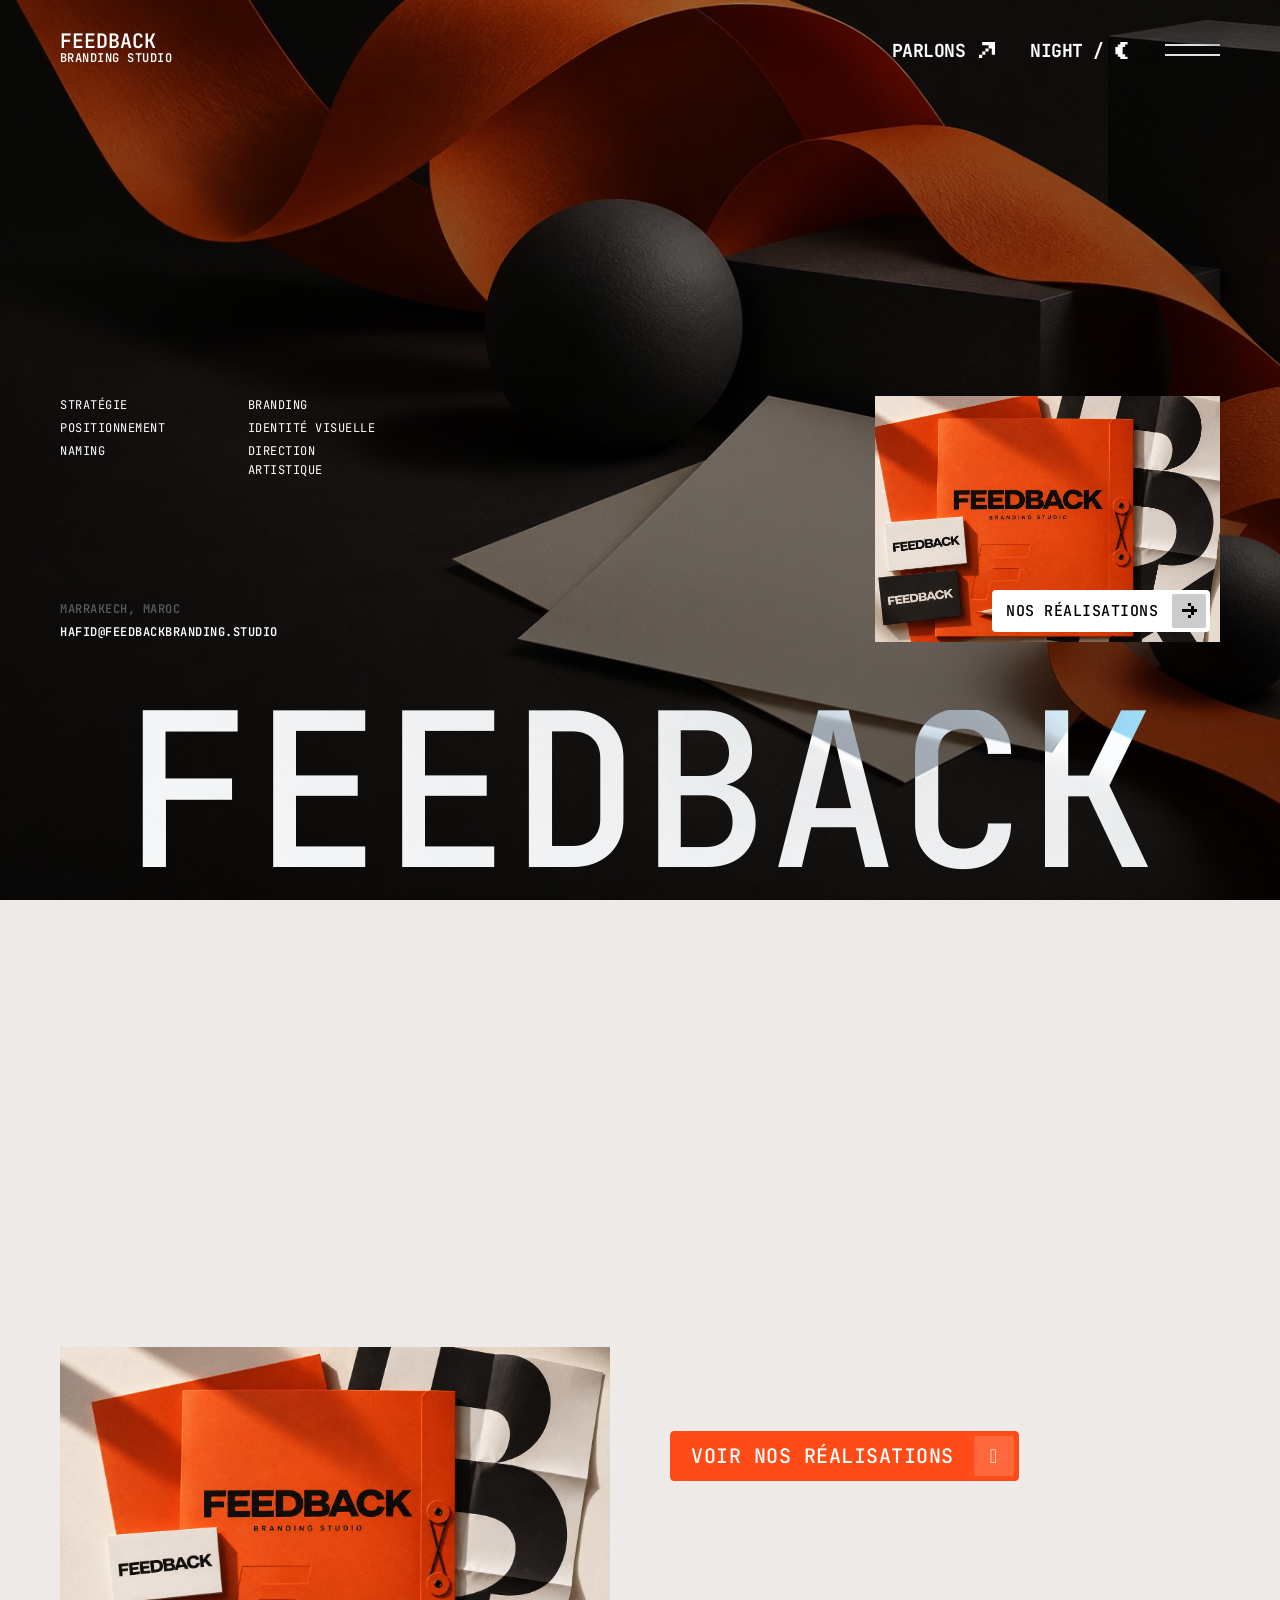
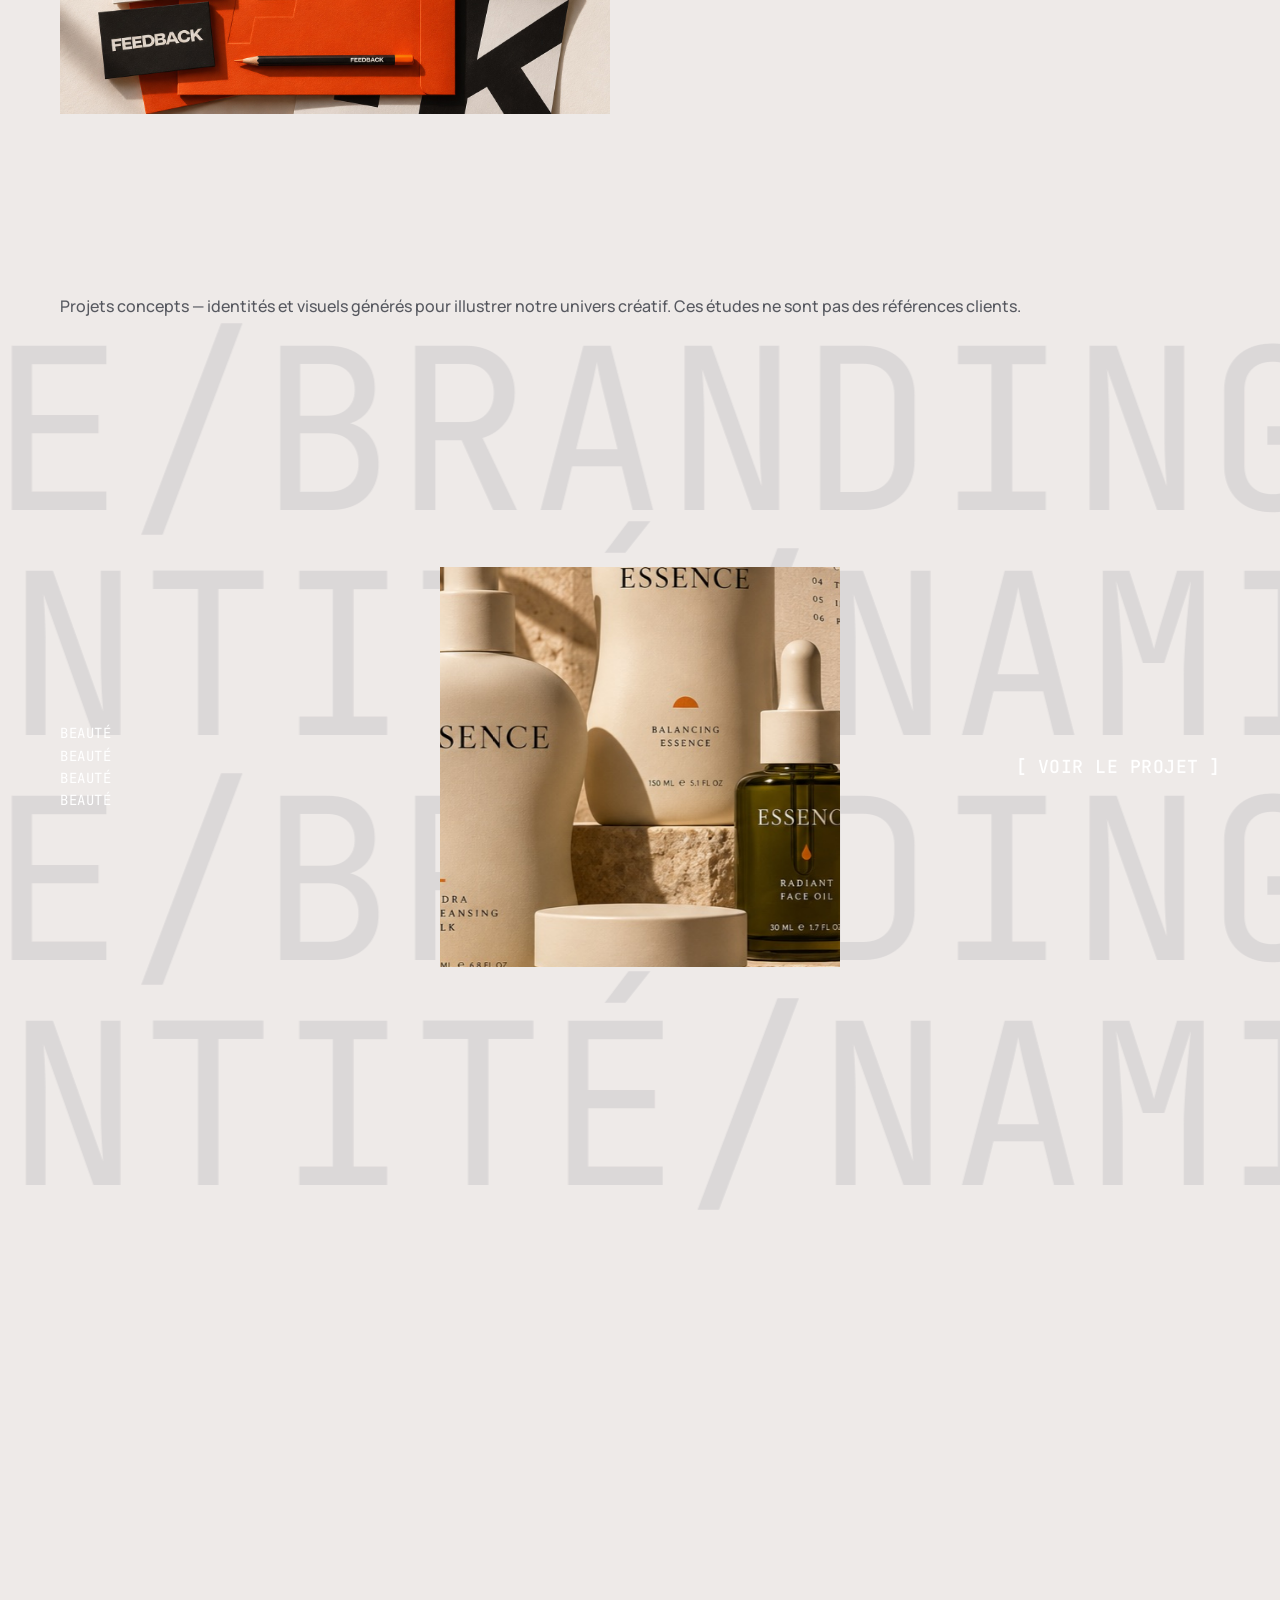
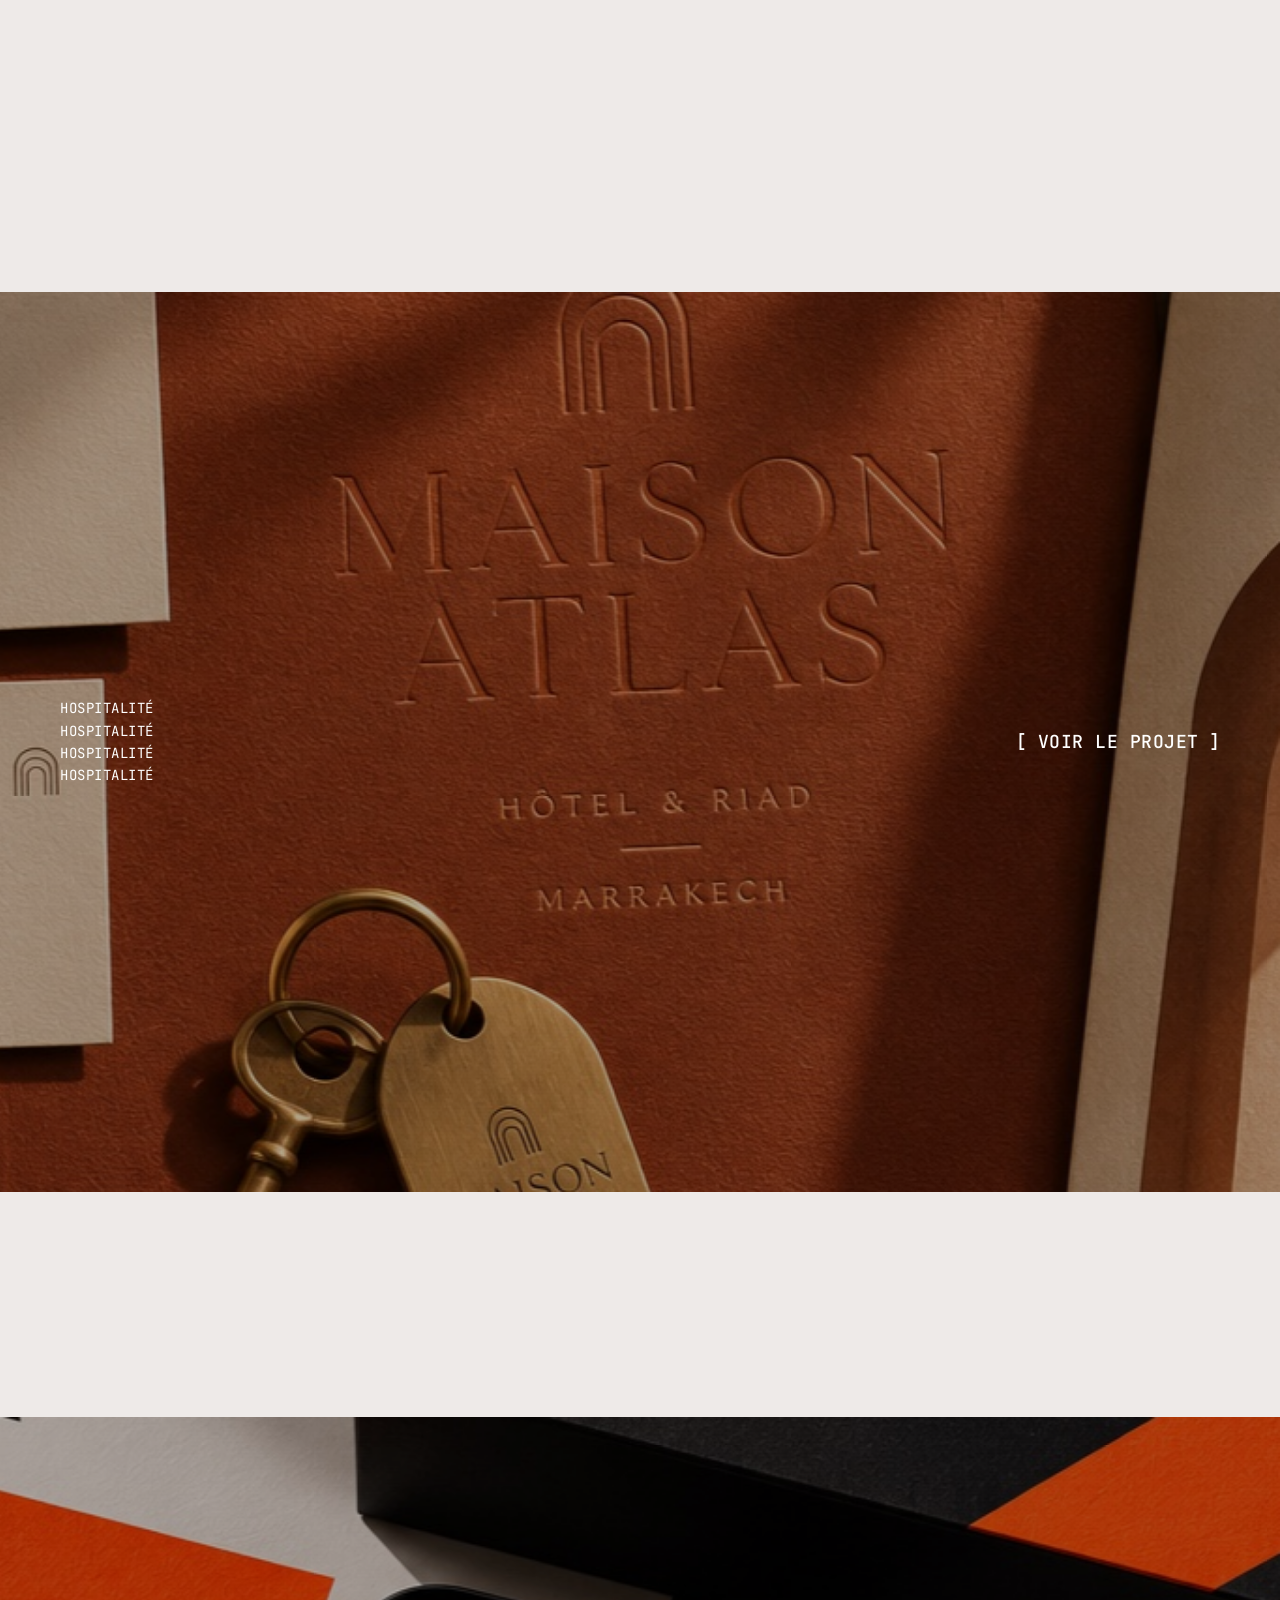
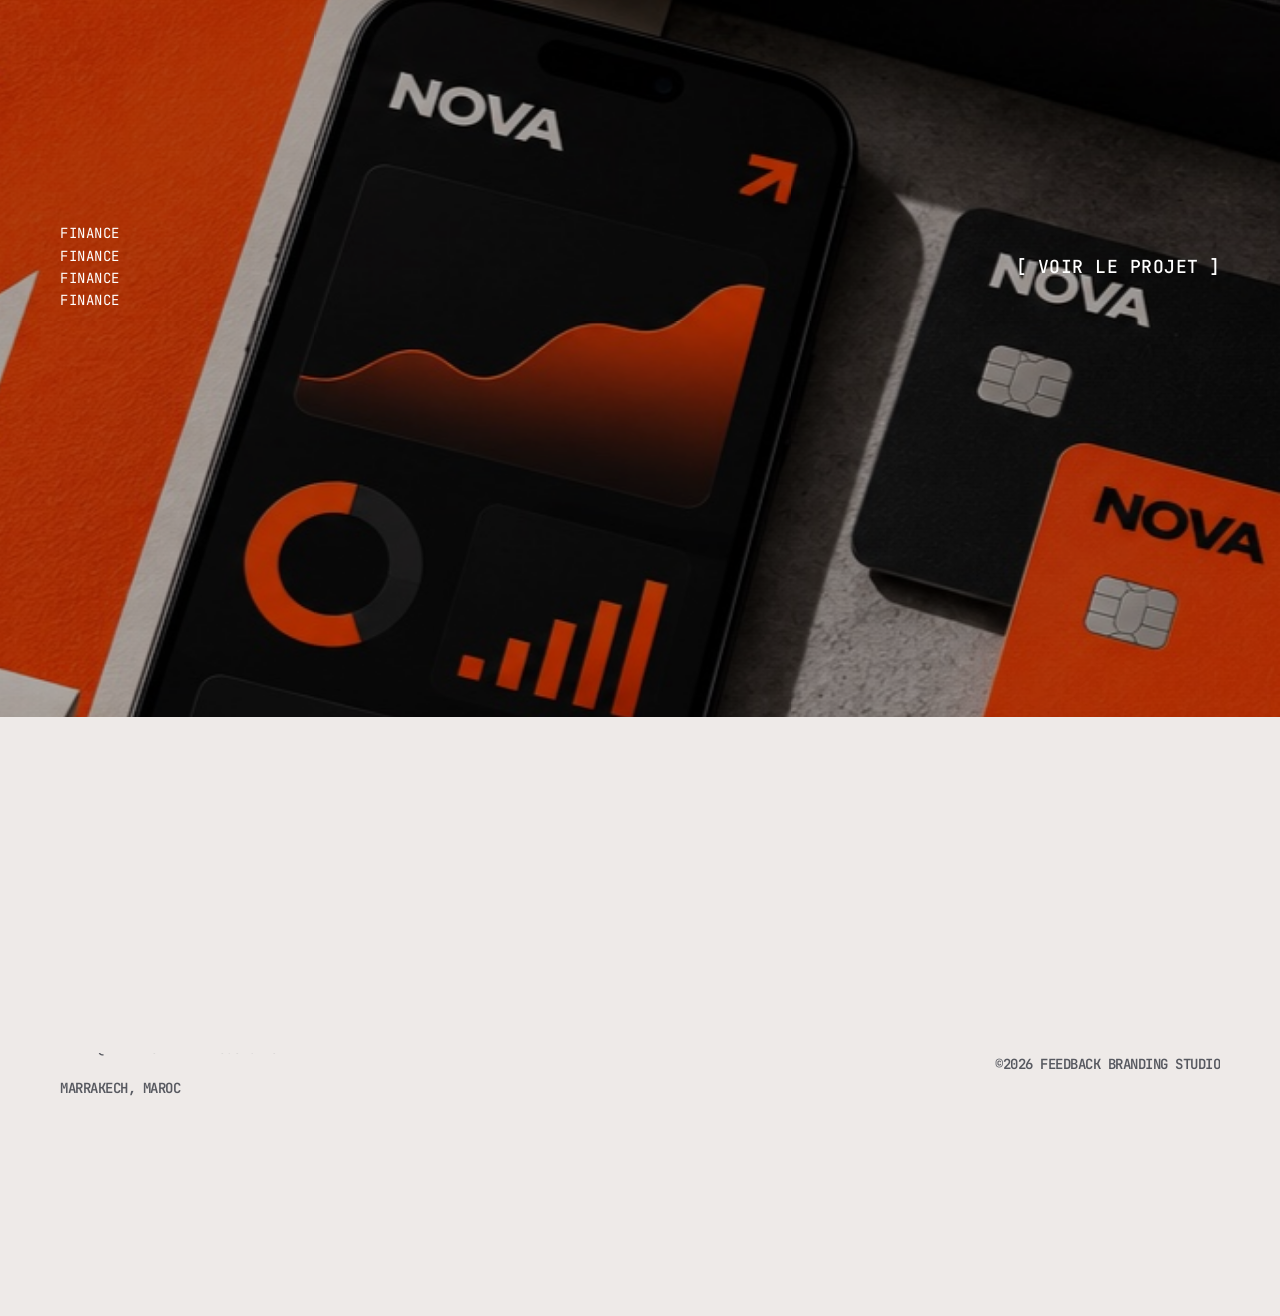
==== index.html @ 2ebac4f5 "Build Feedback Branding Studio website" ====
<!DOCTYPE html>
<html lang="fr" dir="ltr">

  <head>
    <meta charset="UTF-8">

    <!-- Page Title -->
    <title>Feedback Branding Studio — Marrakech</title>

    <!-- Meta Tags -->
    
    
    

    <!-- Viewport Meta-->
    <meta http-equiv="X-UA-Compatible" content="IE=edge">
    <meta name="viewport" content="width=device-width, initial-scale=1.0, viewport-fit=cover">

    <!-- Branding Studio Favicon & Icons Start -->
    <link rel="icon" href="img/favicon/favicon.ico" sizes="any">
    <link rel="icon" href="img/favicon/icon.svg" type="image/svg+xml"> 
    <link rel="apple-touch-icon" href="img/favicon/apple-touch-icon.png">
    <link rel="manifest" href="img/favicon/manifest.webmanifest">
    <!-- Branding Studio Favicon & Icons End -->

    <!-- Facebook Metadata Start -->
    
    
    
    
    
    
    <!-- Facebook Metadata End -->

    <!-- Branding Studio Styles Start -->
    <link rel="stylesheet" type="text/css" href="css/loader.css">
    <link rel="stylesheet" type="text/css" href="css/plugins.css">
    <link rel="stylesheet" type="text/css" href="css/main.css">
    <!-- Branding Studio Styles End -->

    <!-- Custom Browser Color Start -->
    <meta name="theme-color" media="(prefers-color-scheme: light)" content="#EEEAE8">
    <meta name="theme-color" media="(prefers-color-scheme: dark)" content="#0f0f0f">
    <meta name="msapplication-navbutton-color" content="#0f0f0f">
    <meta name="mobile-web-app-capable" content="yes">
    <meta name="apple-mobile-web-app-status-bar-style" content="black-translucent">
    <!-- Custom Browser Color End -->
  <meta name="description" content="Feedback est un studio de branding basé à Marrakech. Nous travaillons avec des entreprises qui veulent compter."><link rel="stylesheet" href="css/feedback.css?v=new-hero-5"><link rel="preload" as="image" href="img/generated/hero-abstract-no-text.jpg"></head>

  <body>

    <!-- Loader Start -->
    <div class="mxd-page-transition"></div>
    <div class="mxd-loader">
      <div class="mxd-loader__top">
        <span>Feedback Branding Studio</span>
      </div>
      <div class="mxd-loader__images">
        <img src="img/generated/feedback-thumb.jpg" alt="Concept de papeterie FEEDBACK : identité noire, blanche et orange.">
        <img src="img/generated/cosmetics-thumb.jpg" alt="Concept ESSENCE : packaging de cosmétiques naturels et identité visuelle.">
        <img src="img/generated/hospitality-thumb.jpg" alt="Concept MAISON ATLAS : papeterie et identité pour une marque hôtelière.">
        <img src="img/generated/fintech-thumb.jpg" alt="Concept NOVA : identité fintech, cartes et interface mobile.">
        <img src="img/generated/studio-thumb.jpg" alt="Ambiance créative illustrative : recherches graphiques, matières et nuancier orange.">
        <img src="img/generated/feedback-thumb.jpg" alt="Concept de papeterie FEEDBACK : identité noire, blanche et orange.">
        <img src="img/generated/cosmetics-thumb.jpg" alt="Concept ESSENCE : packaging de cosmétiques naturels et identité visuelle.">
      </div>
      <div class="mxd-loader__bottom">
        <div class="mxd-loader__count">
          <span class="count__text">0</span>
          <span class="count__percent">%</span>
        </div>
        <span class="mxd-loader__caption">Chargement</span>
      </div>
    </div>
    <!-- Loader End -->

    <!-- Menu Hamburger Start -->
    <div class="mxd-menu__contain loading-fade">
      <div class="mxd-menu__toggle">
        <a href="#0" class="mxd-menu__hamburger" aria-label="Menu">
          <div class="hamburger__line"></div>
          <div class="hamburger__line"></div>
        </a>
      </div>
    </div>
    <!-- Menu Hamburger End -->

    <!-- Navigation Start -->
    <nav class="mxd-menu">
      <div class="mxd-menu__backdrop"></div>

      <!-- Menu Overlay Start -->
      <div class="mxd-menu__overlay">
        <div class="mxd-menu__content" data-lenis-prevent>

          <!-- Menu Logo Start -->
          <div class="mxd-menu__logo">
            <a href="index.html" class="menu-logo">
              <!-- logo icon -->
              
              <!-- logo text -->
              <div class="menu-logo__text"><span class="mxd-scramble">Feedback</span><span class="mxd-scramble">Branding Studio</span></div>
            </a>
          </div>
          <!-- Menu Logo End -->

          <!-- Menu Media Start -->
          <div class="mxd-menu__media">
            <div class="menu-media__wrapper">
              <!-- <img src="img/generated/feedback-900x1280.jpg" alt="Concept de papeterie FEEDBACK : identité noire, blanche et orange." loading="lazy" decoding="async"> -->
              <video preload="auto" autoplay muted loop playsinline poster="img/generated/feedback-900x1280.jpg">
                <source type="video/mp4" src="video/900x1280.mp4">
                <source type="video/webm" src="video/900x1280.webm">
              </video>
            </div>
          </div>
          <!-- Menu Media End -->

          <div class="mxd-menu__navigation"><div class="mxd-menu__inner"><div class="mxd-menu__caption"><p>Des marques dont on se souvient.<br>Marrakech, Maroc.</p></div><div class="mxd-menu__left"><div class="main-menu"><div class="main-menu__content"><ul id="main-menu" class="main-menu__accordion"><li class="main-menu__item"><div class="main-menu__divider divider-top"></div><a class="main-menu__link" href="index.html" aria-current="page"><span class="main-menu__number">/ 01</span><span class="main-menu__caption">Home</span></a></li><li class="main-menu__item"><div class="main-menu__divider divider-top"></div><a class="main-menu__link" href="work.html"><span class="main-menu__number">/ 02</span><span class="main-menu__caption">Work</span></a></li><li class="main-menu__item"><div class="main-menu__divider divider-top"></div><a class="main-menu__link" href="studio.html"><span class="main-menu__number">/ 03</span><span class="main-menu__caption">Studio</span></a></li><li class="main-menu__item"><div class="main-menu__divider divider-top"></div><a class="main-menu__link" href="contact.html"><span class="main-menu__number">/ 04</span><span class="main-menu__caption">Contact</span></a></li></ul></div></div></div><div class="mxd-menu__data"><p class="menu-data__text"><a href="mailto:Hafid@FeedbackBranding.Studio">Hafid@FeedbackBranding.Studio</a></p></div></div></div>

        </div>
      </div>
      <!-- Menu Overlay End -->

    </nav>
    <!-- Navigation End -->

    <!-- Header Start -->
    <header id="header" class="mxd-header mxd-header-permanent">
      <!-- header logo -->
      <div class="mxd-header__logo loading-fade">
        <a class="mxd-logo" href="index.html">
          <!-- logo icon -->
          
          <!-- logo text -->
          <div class="mxd-logo__text"><span class="mxd-scramble">Feedback</span><span class="mxd-scramble">Branding Studio</span></div>
        </a>
      </div>
      <!-- header controls -->
      <div class="mxd-header__controls loading-fade">
        <a class="btn mxd-header__link slide-right-up" href="contact.html" aria-label="Parlons">
          <span class="btn-caption mxd-scramble">Parlons</span>
          <i>
            <svg xmlns="http://www.w3.org/2000/svg" version="1.1" viewbox="0 0 18 18">
              <path d="M18,0v14.4h-3.6v-7.2h-3.6v-3.6H3.6V0h14.4ZM7.2,10.8h3.6v-3.6h-3.6s0,3.6,0,3.6ZM3.6,14.4h3.6v-3.6h-3.6v3.6ZM0,18h3.6v-3.6H0v3.6Z"></path>
            </svg>
          </i>
          <!-- Phosphor icon -->
          <!-- <i class="ph-bold ph-arrow-up-right"></i> -->
        </a>
        <button id="color-switcher" class="btn mxd-color-switcher permanent" type="button" role="switch" aria-label="light/dark mode" aria-checked="true"></button>
      </div>
    </header>
    <!-- Header End -->

    <!-- Page Content Start --><main id="mxd-page-content" class="mxd-page-content"><!-- Blur Effect Start -->
      <div class="blur-container">
        <div class="blur-layer blur-1"></div>
        <div class="blur-layer blur-2"></div>
        <div class="blur-layer blur-3"></div>
        <div class="blur-layer blur-4"></div>
        <div class="blur-layer blur-5"></div>
        <div class="blur-layer blur-6"></div>
        <div class="blur-layer blur-7"></div>
        <div class="blur-layer blur-8"></div>
      </div>
      <!-- Blur Effect End --><!-- Hero Section Start -->
      <div class="mxd-section pinned-section mxd-hero-section no-padding mxd-hero-fullheight-desktop loading-wrap">
        <div class="pinned-section__inner">
          <div class="mxd-hero-01">
          <div class="mxd-hero-01__cover"></div>
          <div class="mxd-hero-01__wrap">
            <!-- top group -->
            <div class="mxd-hero-01__top">
              <div class="mxd-hero-01__data-wrap">
                <div class="mxd-hero-01__data-tags"><div class="tags-column"><ul><li class="loading-item"><span class="tag tag-s-mobile tag-permanent mxd-scramble">Stratégie</span></li><li class="loading-item"><span class="tag tag-s-mobile tag-permanent mxd-scramble">Positionnement</span></li><li class="loading-item"><span class="tag tag-s-mobile tag-permanent mxd-scramble">Naming</span></li></ul></div><div class="tags-column"><ul><li class="loading-item"><span class="tag tag-s-mobile tag-permanent mxd-scramble">Branding</span></li><li class="loading-item"><span class="tag tag-s-mobile tag-permanent mxd-scramble">Identité visuelle</span></li><li class="loading-item"><span class="tag tag-s-mobile tag-permanent mxd-scramble">Direction artistique</span></li></ul></div></div>
                <div class="mxd-hero-01__data-contact"><ul><li class="loading-item"><span class="tag tag-s-mobile">Marrakech, Maroc</span></li><li class="loading-item"><a class="tag tag-s-mobile" href="mailto:Hafid@FeedbackBranding.Studio">Hafid@FeedbackBranding.Studio</a></li></ul></div>
              </div>
              <div class="mxd-hero-01__video-wrap loading-fade">
                <!-- <img src="img/generated/feedback-1000x750.jpg" alt="Concept de papeterie FEEDBACK : identité noire, blanche et orange." loading="lazy" decoding="async"> -->
                <img class="mxd-hero-01__image" src="img/generated/feedback-360x225.jpg" alt="Papeterie Feedback Branding Studio, noire, blanche et orange" width="1536" height="960" fetchpriority="high" decoding="async">
                <div class="mxd-hero-01__video-btn">
                  <a class="btn btn-default-icon-small btn-default-permanent slide-right" href="work.html">
                      <span class="btn-caption mxd-scramble">Nos réalisations</span>
                      <!-- <i class="btn-icon ph-bold ph-arrow-right"></i> -->
                      <i class="btn-icon">
                        <svg xmlns="http://www.w3.org/2000/svg" version="1.1" viewbox="0 0 18 18">
                          <path d="M10.8,0v3.6h-3.6V0h3.6ZM14.4,10.8h3.6v-3.6h-3.6v-3.6h-3.6v3.6H0v3.6h10.8v3.6h3.6v-3.6ZM10.8,14.4h-3.6v3.6h3.6v-3.6Z"></path>
                        </svg>
                      </i>
                    </a>
                </div>
              </div>
            </div>
            <!-- bottom group -->
            <div class="mxd-hero-01__bottom">
              <div class="mxd-hero-01__caption">
                <div class="fullwidth-text">
                  <div class="fullwidth-text__wrap">
                    <a class="fullwidth-text__content permanent active-cursor-accent" data-cursor-text="Let&#x27;s Chat" href="contact.html">
                      <span class="loading-chars">Feedback</span>
                    </a>
                  </div>
                </div>
              </div>
            </div>
          </div>
        </div>
        </div>
        <div class="pinned-section__trigger"></div>
        
      </div>
      <!-- Hero Section End --><!-- Section - Manifest & Split Description Pinned Start -->
      <div class="mxd-section blur-section pinned-section padding-top-subtitle padding-bottom-default padding-bottom-tags-mobile">
        <div class="pinned-section__inner">
          <div class="mxd-container grid-l-container">

            <!-- Block - Manifest Large Start -->
            <div class="mxd-block">
              <div class="mxd-section-manifest pre-default">
                <div class="container-fluid p-0">
                  <div class="row g-0">
                    <div class="col-12 mxd-grid-item">
                      <div class="mxd-section-manifest__wrap wrap-text-m">
                        <div class="mxd-section-manifest__controls anim-uni-in-up">
                          <a class="btn btn-line btn-line-default" href="studio.html">
                            <span class="btn-caption mxd-scramble">Le studio</span>
                          </a>
                        </div>
                        <div class="mxd-section-manifest__text manifest-text-m">
                          <h1 class="manifest manifest-l mxd-split-lines active-cursor-accent">Nous ne faisons pas du design. <span>Nous faisons des marques dont on se souvient.</span></h1>
                        </div>
                      </div>
                    </div>
                  </div>
                </div>
              </div>
            </div>
            <!-- Block - Manifest Large End -->

            <!-- Block - Split Description Start -->
            <div class="mxd-block">
              <div class="mxd-split-descr pre-manifest-l">
                <div class="container-fluid p-0">
                  <div class="row g-0">
                    <div class="col-12 col-lg-6 mxd-grid-item">
                      <div class="mxd-split-descr__image">
                        <img src="img/generated/feedback-1200x800.jpg" alt="Concept de papeterie FEEDBACK : identité noire, blanche et orange." loading="lazy" decoding="async">
                      </div>
                    </div>
                    <div class="col-12 col-lg-6 mxd-grid-item">
                      <div class="mxd-split-descr__wrap">
                        <div class="mxd-split-descr__content"><p class="t-bold t-large mxd-split-lines">Feedback est un studio de branding basé à Marrakech. Nous travaillons avec des entreprises qui veulent compter.</p><a class="btn btn-default-icon btn-default-accent slide-right" href="work.html"><span class="btn-caption mxd-scramble">Voir nos réalisations</span><i class="ph-bold ph-arrow-right"></i></a></div>
                        
                      </div>
                    </div>
                  </div>
                </div>
              </div>
            </div>
            <!-- Block - Split Description End -->

          </div>
          <div class="pinned-section__trigger"></div>
        </div>
      </div>
      <!-- Section - Manifest & Split Description Pinned End --><div class="mxd-section padding-top-pre-title"><div class="mxd-container grid-l-container"><div class="mxd-grid-item"><p class="t-small">Projets concepts — identités et visuels générés pour illustrer notre univers créatif. Ces études ne sont pas des références clients.</p></div></div></div><!-- Section - Progects Stack Start -->
      <div class="mxd-section">
        <div class="mxd-container fullwidth-container">

          <!-- Block - Progects Stack Start -->
          <div class="mxd-block">
            <div class="mxd-stack-cards">
              <!-- single card -->
              <div class="mxd-stack-cards__card">
                <div class="card__marquees">
                  <!-- Marquee Divider Start -->
                  <div class="marquee marquee-stack marquee--gsap muted-extra">
                    <div class="marquee__top">
                      <!-- single item -->
                      <div class="marquee__item item-regular text">
                        <p class="marquee__text text-with-gliph">Design/</p>
                      </div>
                      <!-- single item -->
                      <div class="marquee__item item-regular text">
                        <p class="marquee__text text-with-gliph">Stratégie/</p>
                      </div>
                      <!-- single item -->
                      <div class="marquee__item item-regular text">
                        <p class="marquee__text text-with-gliph">Branding/</p>
                      </div>
                      <!-- single item -->
                      <div class="marquee__item item-regular text">
                        <p class="marquee__text text-with-gliph">Identité/</p>
                      </div>
                      <!-- single item -->
                      <div class="marquee__item item-regular text">
                        <p class="marquee__text text-with-gliph">Naming/</p>
                      </div>
                    </div>
                    <div class="marquee__bottom">
                      <!-- single item -->
                      <div class="marquee__item item-regular text">
                        <p class="marquee__text text-with-gliph">Design/</p>
                      </div>
                      <!-- single item -->
                      <div class="marquee__item item-regular text">
                        <p class="marquee__text text-with-gliph">Stratégie/</p>
                      </div>
                      <!-- single item -->
                      <div class="marquee__item item-regular text">
                        <p class="marquee__text text-with-gliph">Branding/</p>
                      </div>
                      <!-- single item -->
                      <div class="marquee__item item-regular text">
                        <p class="marquee__text text-with-gliph">Identité/</p>
                      </div>
                      <!-- single item -->
                      <div class="marquee__item item-regular text">
                        <p class="marquee__text text-with-gliph">Naming/</p>
                      </div>
                    </div>
                    <div class="marquee__top">
                      <!-- single item -->
                      <div class="marquee__item item-regular text">
                        <p class="marquee__text text-with-gliph">Design/</p>
                      </div>
                      <!-- single item -->
                      <div class="marquee__item item-regular text">
                        <p class="marquee__text text-with-gliph">Stratégie/</p>
                      </div>
                      <!-- single item -->
                      <div class="marquee__item item-regular text">
                        <p class="marquee__text text-with-gliph">Branding/</p>
                      </div>
                      <!-- single item -->
                      <div class="marquee__item item-regular text">
                        <p class="marquee__text text-with-gliph">Identité/</p>
                      </div>
                      <!-- single item -->
                      <div class="marquee__item item-regular text">
                        <p class="marquee__text text-with-gliph">Naming/</p>
                      </div>
                    </div>
                    <div class="marquee__bottom">
                      <!-- single item -->
                      <div class="marquee__item item-regular text">
                        <p class="marquee__text text-with-gliph">Design/</p>
                      </div>
                      <!-- single item -->
                      <div class="marquee__item item-regular text">
                        <p class="marquee__text text-with-gliph">Stratégie/</p>
                      </div>
                      <!-- single item -->
                      <div class="marquee__item item-regular text">
                        <p class="marquee__text text-with-gliph">Branding/</p>
                      </div>
                      <!-- single item -->
                      <div class="marquee__item item-regular text">
                        <p class="marquee__text text-with-gliph">Identité/</p>
                      </div>
                      <!-- single item -->
                      <div class="marquee__item item-regular text">
                        <p class="marquee__text text-with-gliph">Naming/</p>
                      </div>
                    </div>
                  </div>
                  <!-- Marquee Divider End -->
                </div>
                <div class="card__wrapper">
                  <div class="card__content">
                    <div class="card__descr">
                      <div class="card__tags">
                        <span class="tag tag-m tag-permanent mxd-scramble">Beauté</span>
                        <span class="tag tag-m tag-permanent mxd-scramble">Beauté</span>
                        <span class="tag tag-m tag-permanent mxd-scramble">Beauté</span>
                        <span class="tag tag-m tag-permanent mxd-scramble">Beauté</span>
                      </div>
                      <div class="card__btngroup">
                        <a class="btn btn-line btn-line-permanent" href="work.html">
                          <span class="btn-caption mxd-scramble">Voir le projet</span>
                        </a>
                      </div>
                    </div>
                    <a class="card__title active-cursor-permanent" data-cursor-text="Voir le projet" href="work.html"><p class="permanent">ESSENCE — concept</p></a>
                  </div>
                  <div class="card__image">
                    <img class="card__media" src="img/generated/cosmetics-1920x1200.jpg" alt="Concept ESSENCE : packaging de cosmétiques naturels et identité visuelle." loading="lazy" decoding="async">
                    <div class="card__cover"></div>
                  </div>
                </div>
              </div>
              <!-- single card -->
              <div class="mxd-stack-cards__card">
                <div class="card__wrapper">
                  <div class="card__content">
                    <div class="card__descr">
                      <div class="card__tags">
                        <span class="tag tag-m tag-permanent mxd-scramble">Hospitalité</span>
                        <span class="tag tag-m tag-permanent mxd-scramble">Hospitalité</span>
                        <span class="tag tag-m tag-permanent mxd-scramble">Hospitalité</span>
                        <span class="tag tag-m tag-permanent mxd-scramble">Hospitalité</span>
                      </div>
                      <div class="card__btngroup">
                        <a class="btn btn-line btn-line-permanent" href="work.html">
                          <span class="btn-caption mxd-scramble">Voir le projet</span>
                        </a>
                      </div>
                    </div>
                    <a class="card__title active-cursor-permanent" data-cursor-text="Voir le projet" href="work.html"><p class="permanent">MAISON ATLAS — concept</p></a>
                  </div>
                  <div class="card__image">
                    <img class="card__media" src="img/generated/hospitality-1920x1200.jpg" alt="Concept MAISON ATLAS : papeterie et identité pour une marque hôtelière." loading="lazy" decoding="async">
                    <div class="card__cover"></div>
                  </div>
                </div>
              </div>
              <!-- single card -->
              <div class="mxd-stack-cards__card">
                <div class="card__wrapper">
                  <div class="card__content">
                    <div class="card__descr">
                      <div class="card__tags">
                        <span class="tag tag-m tag-permanent mxd-scramble">Finance</span>
                        <span class="tag tag-m tag-permanent mxd-scramble">Finance</span>
                        <span class="tag tag-m tag-permanent mxd-scramble">Finance</span>
                        <span class="tag tag-m tag-permanent mxd-scramble">Finance</span>
                      </div>
                      <div class="card__btngroup">
                        <a class="btn btn-line btn-line-permanent" href="work.html">
                          <span class="btn-caption mxd-scramble">Voir le projet</span>
                        </a>
                      </div>
                    </div>
                    <a class="card__title active-cursor-permanent" data-cursor-text="Voir le projet" href="work.html"><p class="permanent">NOVA — concept</p></a>
                    
                  </div>
                  <div class="card__image">
                    <img class="card__media" src="img/generated/fintech-1920x1200.jpg" alt="Concept NOVA : identité fintech, cartes et interface mobile." loading="lazy" decoding="async">
                    <div class="card__cover"></div>
                  </div>
                </div>
              </div>
              <!-- single card -->
              
            </div>
          </div>
          <!-- Block - Progects Stack End -->

        </div>
      </div>
      <!-- Section - Progects Stack End --></main><!-- Page Content End --><footer id="mxd-footer" class="mxd-footer blur-section"><div class="mxd-container grid-l-container"><!-- Footer Block - Navigation v1 Start -->
        <div class="mxd-block">
          <div class="mxd-footer__footer-blocks mxd-grid-item">
            <div class="footer-blocks__nav-v01">
              <ul class="footer-nav-v01">
                <li class="footer-nav-v01__item">
                  <a class="anim-uni-slide-down" href="index.html">
                    <span class="mxd-scramble mxd-slide-down">Home</span>
                  </a>
                </li>
                <li class="footer-nav-v01__item">
                  <a class="anim-uni-slide-down" href="work.html">
                    <span class="mxd-scramble mxd-slide-down">Work</span>
                  </a>
                </li>
                <li class="footer-nav-v01__item">
                  <a class="anim-uni-slide-down" href="studio.html">
                    <span class="mxd-scramble mxd-slide-down">Studio</span>
                  </a>
                </li>
                
                <li class="footer-nav-v01__item">
                  <a class="anim-uni-slide-down" href="contact.html">
                    <span class="mxd-scramble mxd-slide-down">Contact</span>
                  </a>
                </li>
              </ul>
            </div>
          </div>
        </div>
        <!-- Footer Block - Navigation v1 End --><!-- Footer Block - Info Columns Start -->
        <div class="mxd-block">
          <div class="mxd-footer__footer-blocks">
            <div class="footer-blocks__column mxd-grid-item justify-start">
              <div class="footer-blocks__data justify-start">
                <p class="footer-data">
                  <a class="anim-uni-slide-down" href="mailto:Hafid@FeedbackBranding.Studio">
                    <span class="mxd-scramble">Hafid@FeedbackBranding.Studio</span>
                  </a>
                </p>
                
                <p class="footer-data anim-uni-slide-down">Marrakech, Maroc</p>
              </div>
            </div>
            <div class="footer-blocks__column mxd-grid-item justify-end">
              <div class="footer-blocks__data justify-end"><p class="footer-data">©2026 Feedback Branding Studio</p></div>
            </div>
          </div>
        </div>
        <!-- Footer Block - Info Columns End --><!-- Footer Block - Fullwidth Text Start -->
        <div class="mxd-block">
          <div class="mxd-footer__fw-mark mxd-grid-item">
            <div class="fw-mark__wrap">
              <div class="fw-mark__content">
                <span class="anim-uni-chars">Feedback</span>
              </div>
            </div>
          </div>
        </div>
        <!-- Footer Block - Fullwidth Text End --></div></footer>

    <!-- Global Cursor Start -->
    <div id="mxd-cursor" class="mxd-cursor">
      <div id="mxd-cursor__dot" class="mxd-cursor__dot"></div>
      <p id="mxd-cursor__text" class="mxd-cursor__text"></p>
      <div id="mxd-cursor__image" class="mxd-cursor__image"></div>
    </div>
    <!-- Global Cursor End -->

    <!-- Load Scripts Start -->
    <script src="js/libs.min.js"></script>
    <script src="js/app.js"></script>
    <!-- Load Scripts End -->
    
  </body>

</html>
---- css/loader.css ----
/*! ------------------------------------------------
 * Project Name: Azurio - Digital Agency & Personal Portfolio HTML Template
 * Project Description: Stand out and express your uniqueness with Azurio - a vibrant and minimal HTML template for creatives, studios and freelancers. Impress your website visitors with a clean, stylish layout and stunning visuals.
 * Tags: mix_design, resume, portfolio, personal page, cv, template, one page, responsive, html5, css3, creative, clean, agency, studio 
 * Version: 1.0.0
 * Build Date: March 2026
 * Last Update: July 2026
 * Author: mix_design
 * Author URI:  */
/*! File name: loader.css
 * ------------------------------------------------
 *
 * ------------------------------------------------
 * Table of Contents
 * ------------------------------------------------
 *  01. Loader
 * ------------------------------------------------
 * Table of Contents End
 * ------------------------------------------------ */
.mxd-page-transition {
  position: fixed;
  top: 0;
  right: 0;
  bottom: 0;
  left: 0;
  width: 100%;
  height: 100%;
  display: -webkit-box;
  display: -moz-box;
  display: -ms-flexbox;
  display: flex;
  -webkit-box-pack: center;
     -moz-box-pack: center;
      -ms-flex-pack: center;
          justify-content: center;
  -webkit-box-align: center;
     -moz-box-align: center;
      -ms-flex-align: center;
          align-items: center;
  background-color: #000000;
  -webkit-transform: translateY(0%);
     -moz-transform: translateY(0%);
      -ms-transform: translateY(0%);
          transform: translateY(0%);
  will-change: transform;
  z-index: 999;
}

.mxd-loader {
  position: fixed;
  top: 0;
  right: 0;
  bottom: 0;
  left: 0;
  width: 100%;
  height: 100%;
  display: -webkit-box;
  display: -moz-box;
  display: -ms-flexbox;
  display: flex;
  -webkit-box-pack: center;
     -moz-box-pack: center;
      -ms-flex-pack: center;
          justify-content: center;
  -webkit-box-align: center;
     -moz-box-align: center;
      -ms-flex-align: center;
          align-items: center;
  z-index: 1000;
  font: normal 600 1.4rem/1.6 "JetBrains Mono", sans-serif;
  text-transform: uppercase;
  letter-spacing: 0.05rem;
  color: #e3e3f0;
  display: none;
}

.mxd-loader__top {
  position: absolute;
  top: 0;
  left: 0;
  width: 100%;
  padding: 3rem;
  display: -webkit-box;
  display: -moz-box;
  display: -ms-flexbox;
  display: flex;
  -webkit-box-pack: center;
     -moz-box-pack: center;
      -ms-flex-pack: center;
          justify-content: center;
  -webkit-box-align: center;
     -moz-box-align: center;
      -ms-flex-align: center;
          align-items: center;
  opacity: 1;
  will-change: opacity;
}

.mxd-loader__bottom {
  position: absolute;
  bottom: 0;
  left: 0;
  width: 100%;
  padding: 3rem;
  display: -webkit-box;
  display: -moz-box;
  display: -ms-flexbox;
  display: flex;
  -webkit-box-orient: vertical;
  -webkit-box-direction: normal;
     -moz-box-orient: vertical;
     -moz-box-direction: normal;
      -ms-flex-direction: column;
          flex-direction: column;
  -webkit-box-pack: center;
     -moz-box-pack: center;
      -ms-flex-pack: center;
          justify-content: center;
  -webkit-box-align: center;
     -moz-box-align: center;
      -ms-flex-align: center;
          align-items: center;
  opacity: 1;
  will-change: opacity;
}

.mxd-loader__images {
  position: relative;
  width: 200px;
  height: 200px;
  clip-path: polygon(100% 100%, 100% 100%, 0% 100%, 0% 100%);
  will-change: clip-path;
}
.mxd-loader__images img {
  display: block;
  position: absolute;
  width: 100%;
  height: 100%;
  -o-object-fit: cover;
     object-fit: cover;
  opacity: 0;
  will-change: opacity;
  -webkit-backface-visibility: hidden;
     -moz-backface-visibility: hidden;
          backface-visibility: hidden;
  -webkit-transform: translateZ(0);
     -moz-transform: translateZ(0);
          transform: translateZ(0);
}
.mxd-loader__images img:first-child {
  opacity: 1;
}
@media only screen and (min-width: 1600px) {
  .mxd-loader__images {
    width: 300px;
    height: 300px;
  }
}
---- css/feedback.css ----
/* Feedback customizations only. Original Azurio layout, CSS and animation engine retained. */
:root {--accent--light:#ff4b17;--accent--dark:#ff652e;--highlight--light:#ff946f;--highlight--dark:#ff946f;--accent:#ff4b17;--highlight:#ff946f;}
.mxd-logo__text,.menu-logo__text {white-space:nowrap;}
.mxd-logo__text span:last-child,.menu-logo__text span:last-child {font-size:1.2rem;letter-spacing:.04em;}
.feedback-manifest-paragraph {margin-bottom:3rem;}
.feedback-project-context {margin-top:1.5rem;line-height:1.5;}
.mxd-menu__navigation .main-menu__link {display:flex;align-items:baseline;gap:2rem;}
.mxd-menu__navigation .main-menu__link[aria-current="page"] {color:var(--accent);}
.mxd-menu__data a {overflow-wrap:anywhere;}
:focus-visible {outline:2px solid var(--accent);outline-offset:5px;}
@media(max-width:767px){.mxd-header__logo {max-width:65%;}.mxd-logo__text span:last-child{font-size:1rem;}.mxd-menu__navigation .main-menu__link{gap:1rem;}}
@media(prefers-reduced-motion:reduce){html{scroll-behavior:auto;}}

/* Replace the hero's CSS background placeholder and fit the longer Feedback name. */
.mxd-hero-01 {
  background-image: url('../img/generated/hero-abstract-no-text.jpg');
  background-position: center;
}
.mxd-hero-01__cover {
  background: linear-gradient(180deg, rgba(0,0,0,.40), rgba(0,0,0,.64));
}
.mxd-hero-01__caption .fullwidth-text__content,
.mxd-footer__fw-mark .fw-mark__content {
  font-size: 18.5cqw;
  justify-content: center;
  width: 100%;
}
.mxd-hero-01__caption .fullwidth-text__wrap,
.mxd-footer__fw-mark .fw-mark__wrap {
  padding-top: 1.5rem;
  padding-bottom: 1rem;
}
.mxd-hero-01__caption {
  margin-bottom: 0;
}
.mxd-hero-01__bottom {
  padding-bottom: 2rem;
}
.mxd-hero-01__image {
  display: block;
  width: 100%;
  height: auto;
  aspect-ratio: 8 / 5;
  object-fit: cover;
}
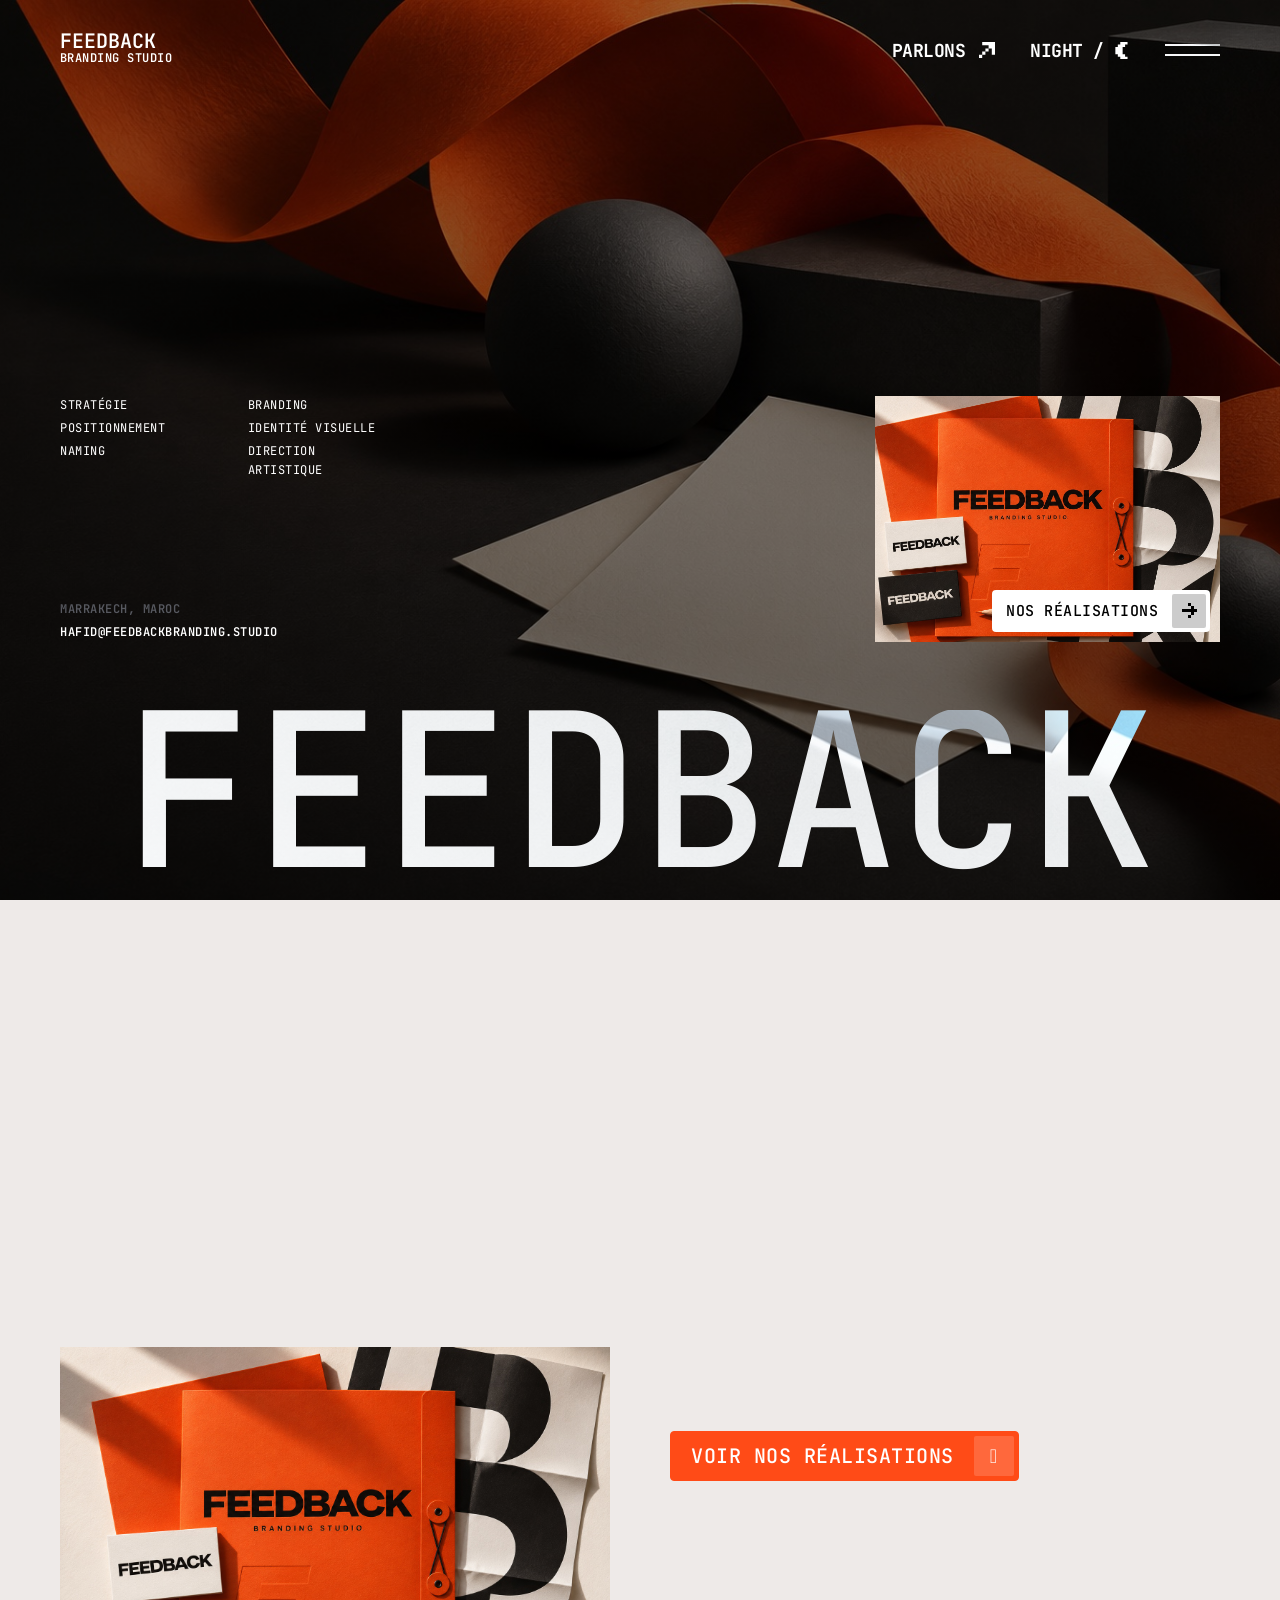
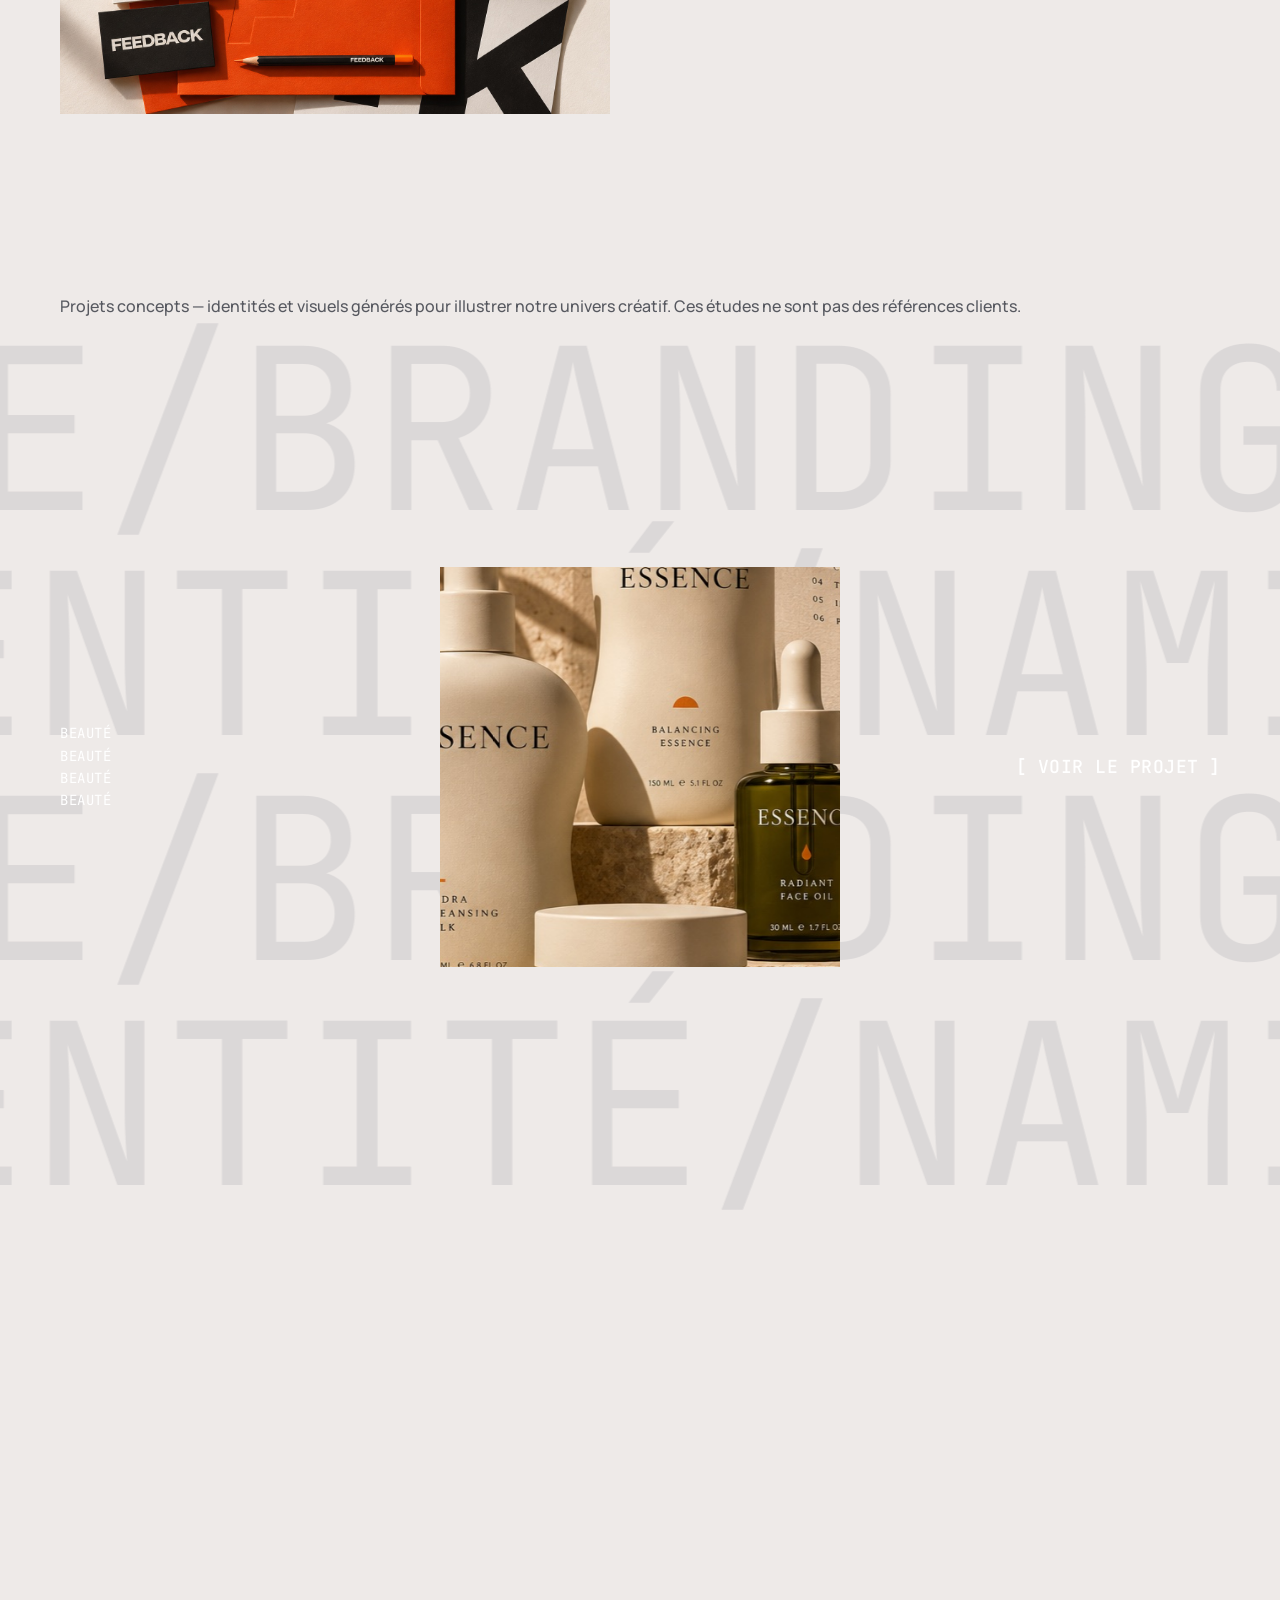
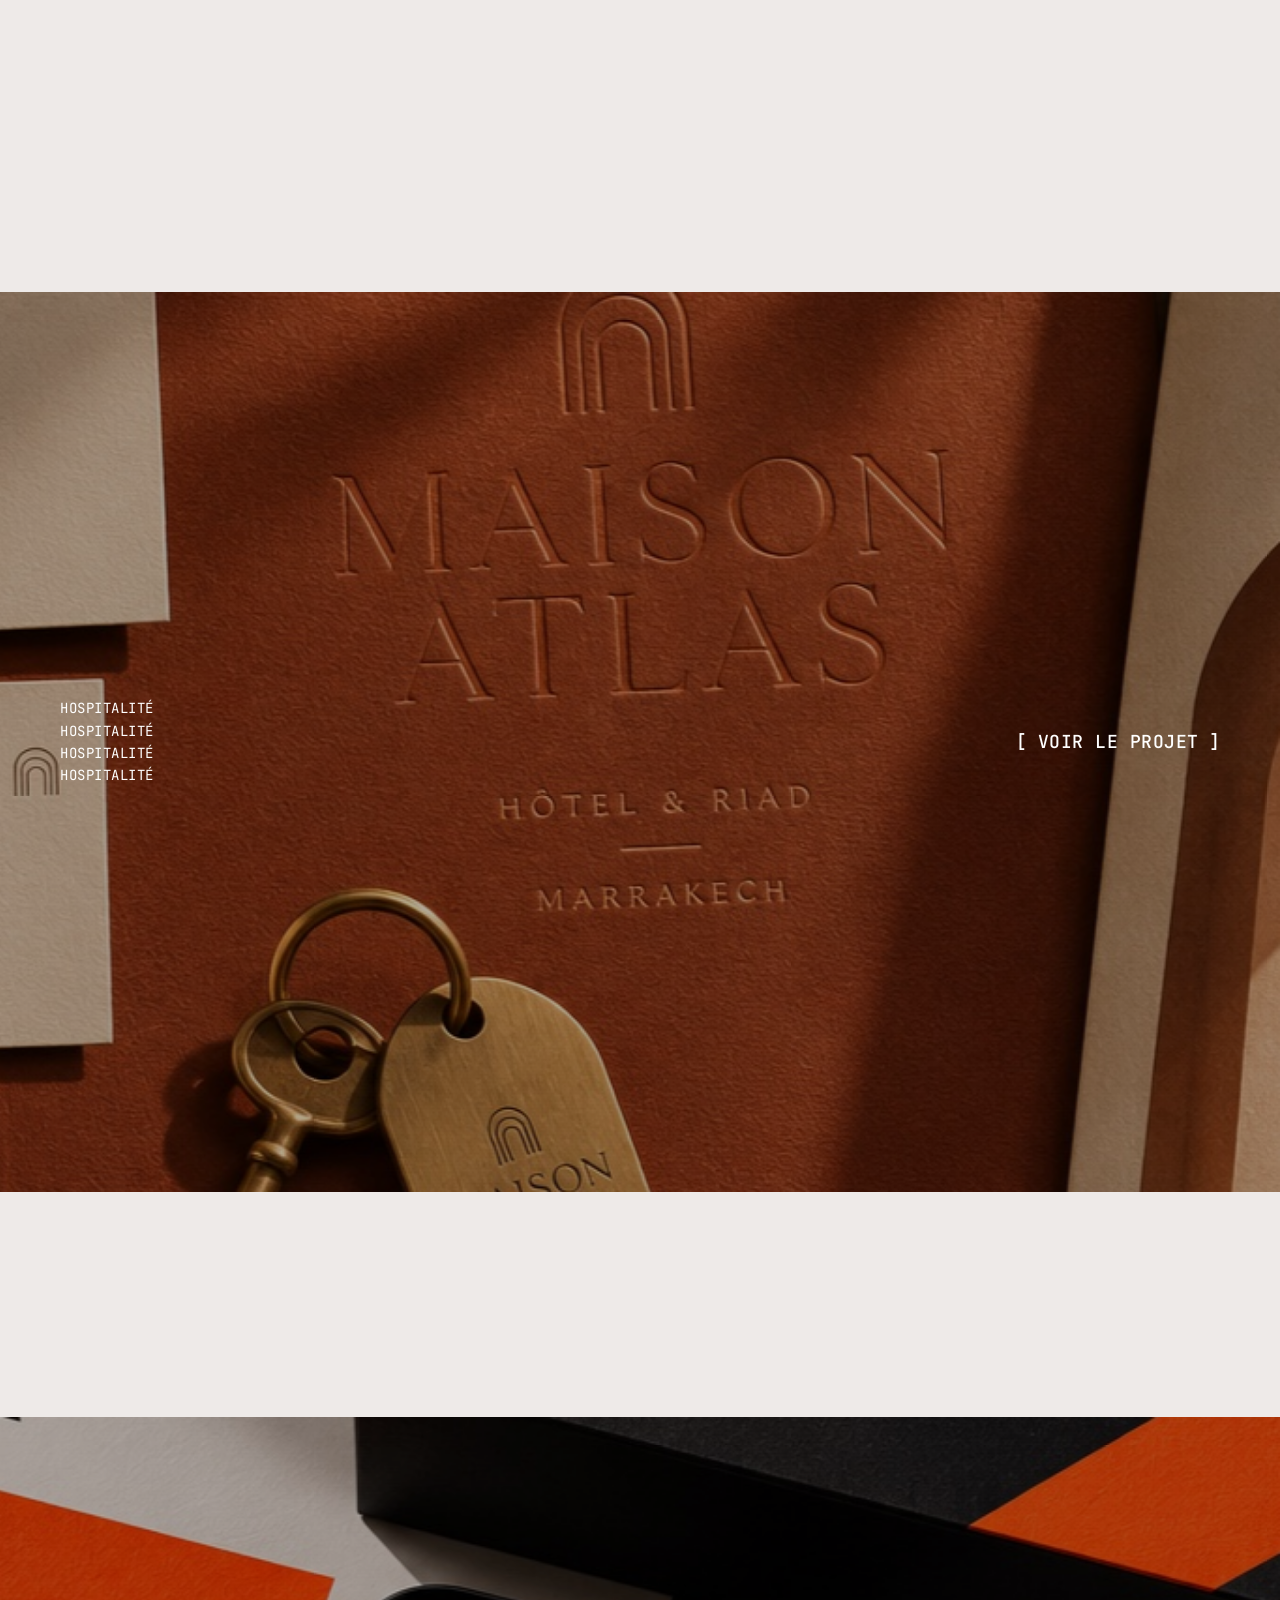
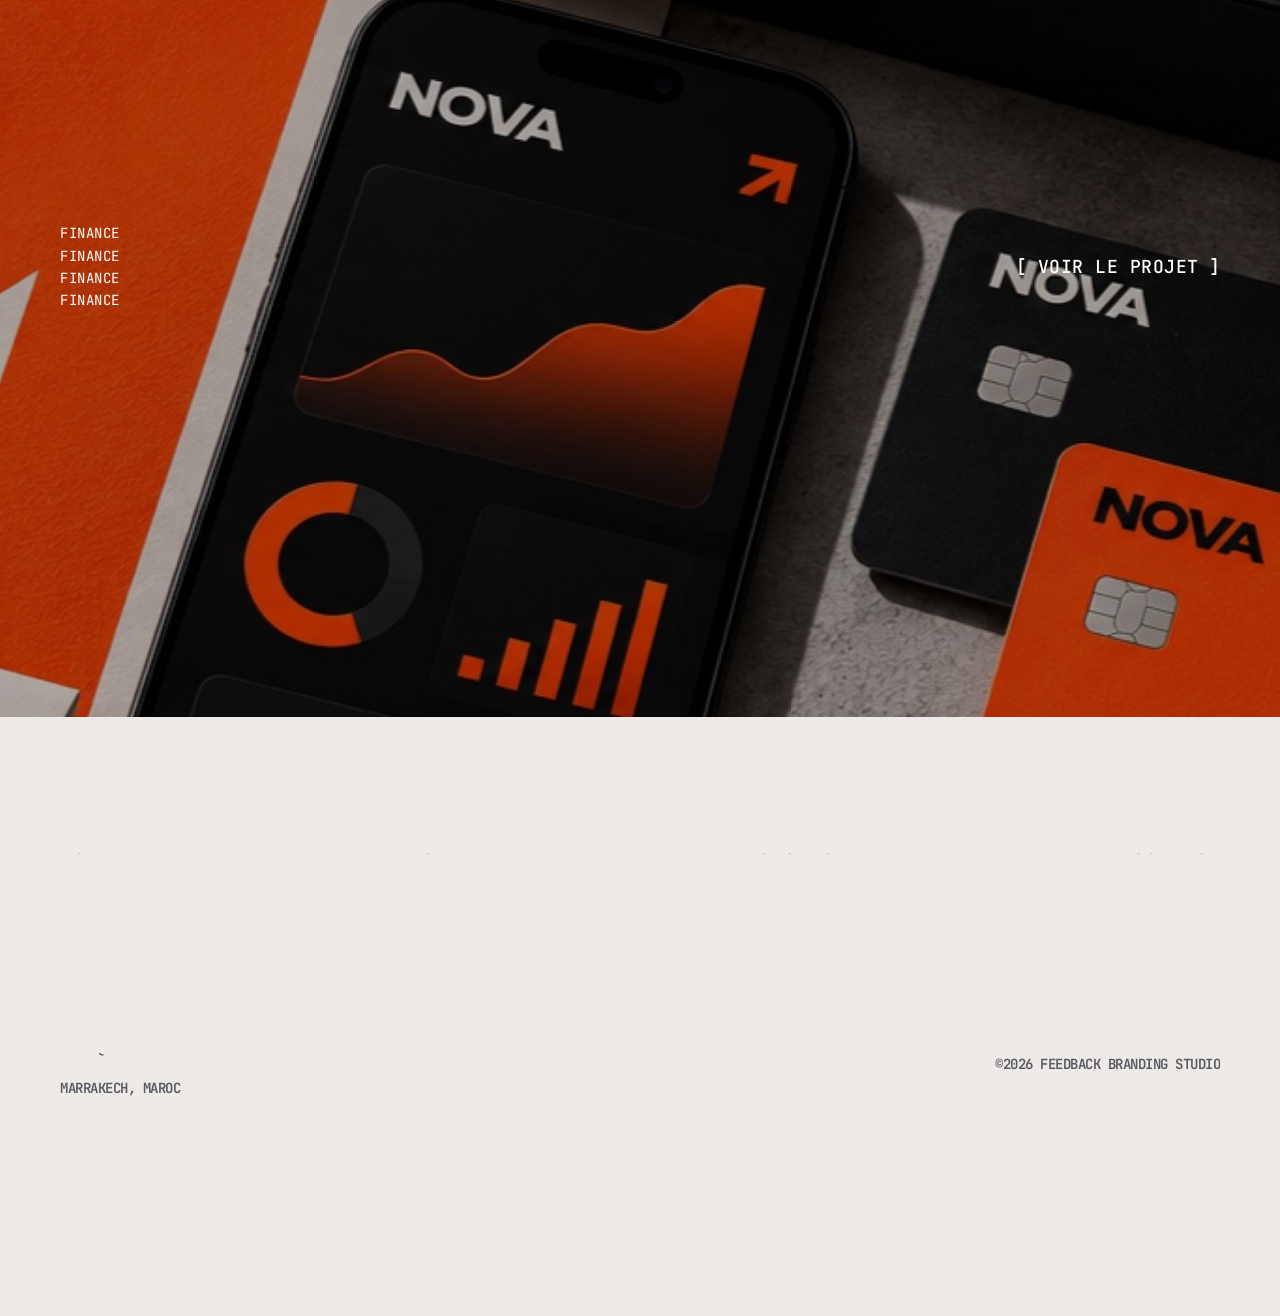
==== commit 8f730087: "Fit contact email within desktop and mobile screens" ====
--- a/index.html
+++ b/index.html
@@ -45,7 +45,7 @@
     <meta name="mobile-web-app-capable" content="yes">
     <meta name="apple-mobile-web-app-status-bar-style" content="black-translucent">
     <!-- Custom Browser Color End -->
-  <meta name="description" content="Feedback est un studio de branding basé à Marrakech. Nous travaillons avec des entreprises qui veulent compter."><link rel="stylesheet" href="css/feedback.css?v=new-hero-5"><link rel="preload" as="image" href="img/generated/hero-abstract-no-text.jpg"></head>
+  <meta name="description" content="Feedback est un studio de branding basé à Marrakech. Nous travaillons avec des entreprises qui veulent compter."><link rel="stylesheet" href="css/feedback.css?v=email-fit-1"><link rel="preload" as="image" href="img/generated/hero-abstract-no-text.jpg"></head>
 
   <body>
 
--- a/css/feedback.css
+++ b/css/feedback.css
@@ -43,3 +43,14 @@
   aspect-ratio: 8 / 5;
   object-fit: cover;
 }
+
+/* Keep the complete 27-character contact address inside its text container. */
+.headline-email-text .fullwidth-text__content.small {
+  font-size: min(5.2cqw, 9.6rem);
+  line-height: 1.2;
+  width: 100%;
+  justify-content: center;
+}
+.headline-email-text .fullwidth-text__content.small span {
+  line-height: 1.2;
+}
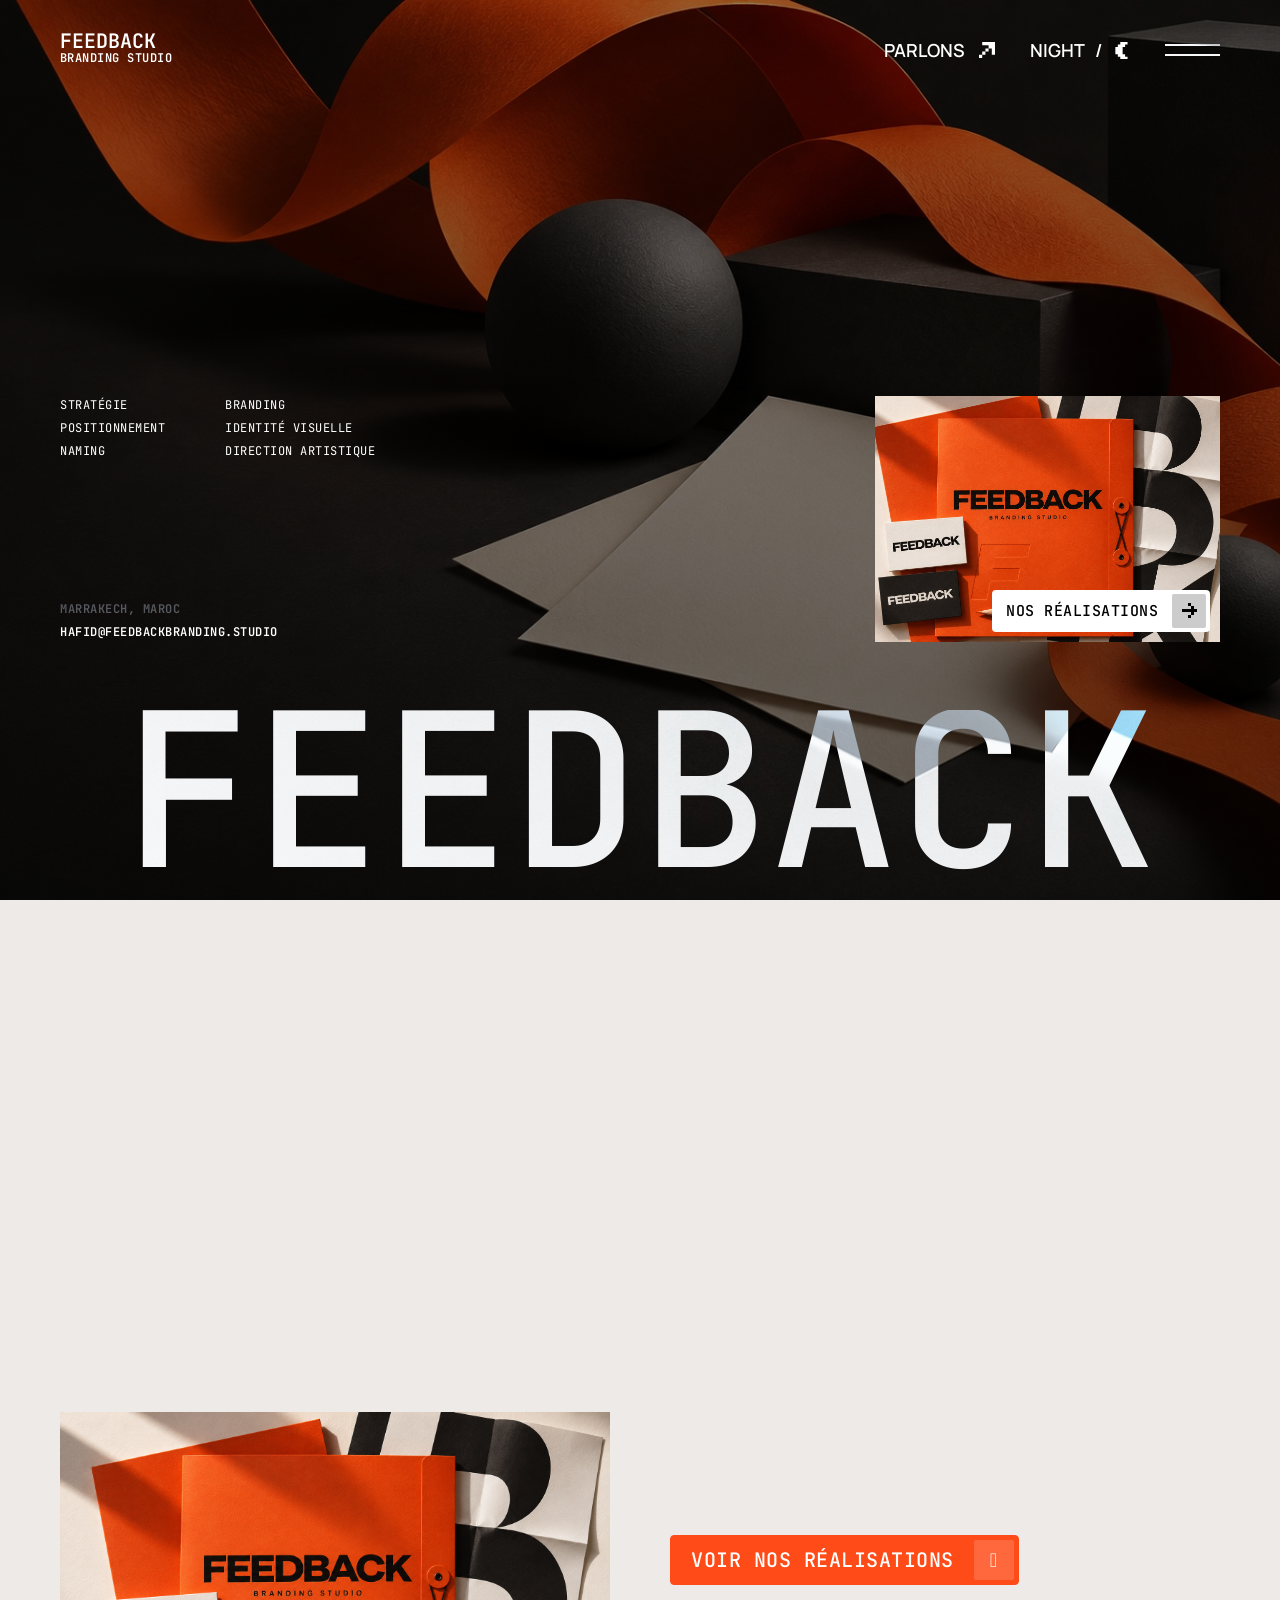
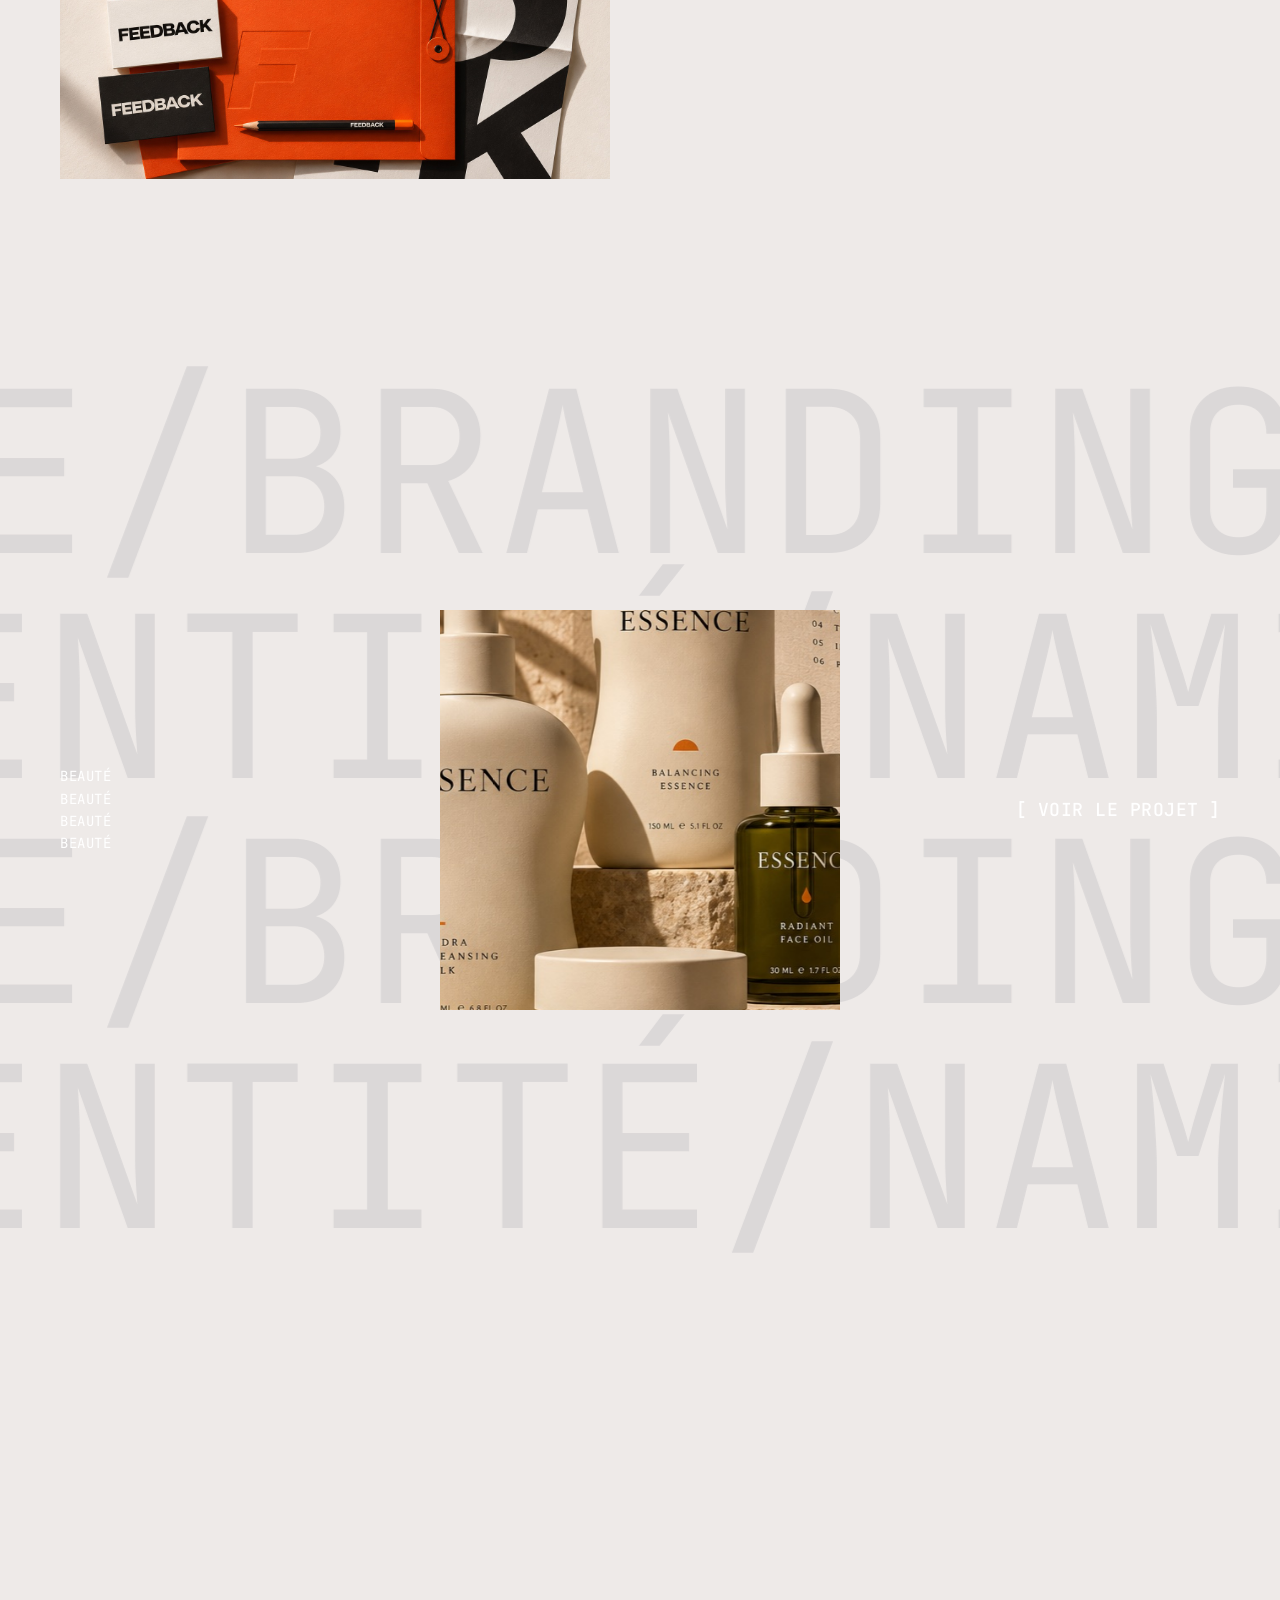
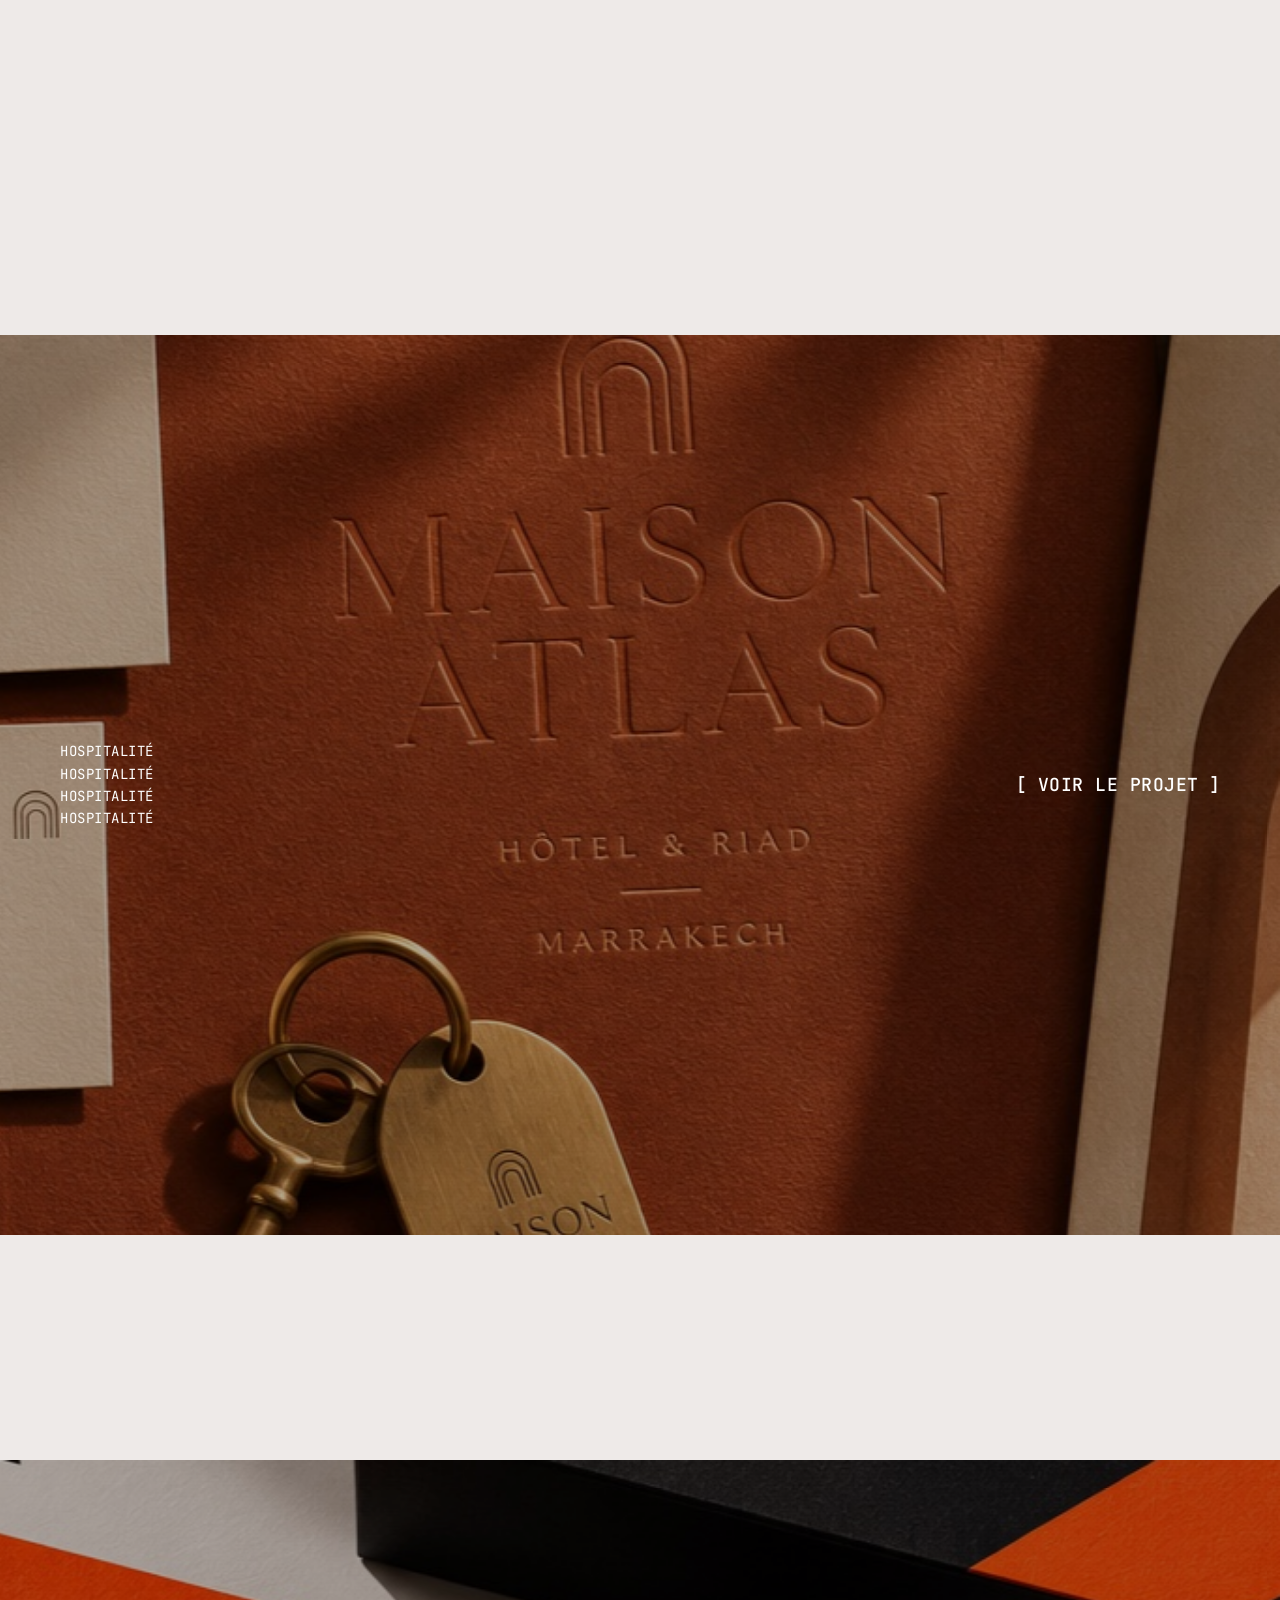
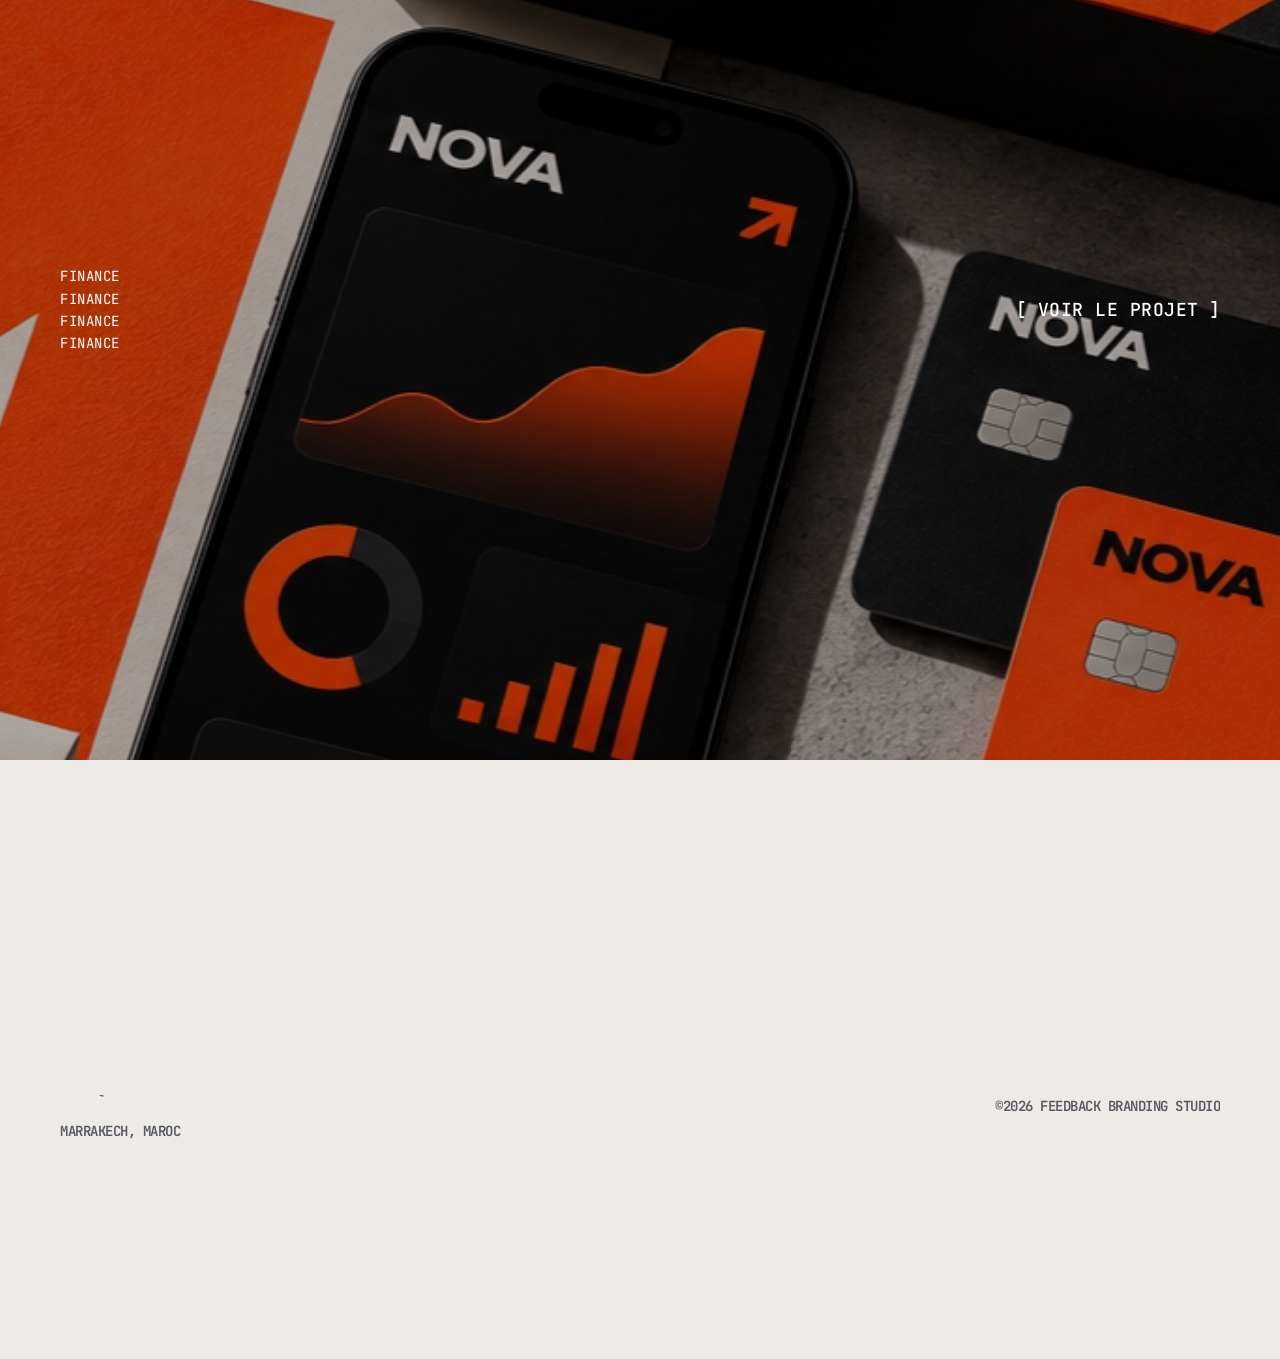
==== commit c6fbe927: "Update site layout, contact form, branding styles and favicons" ====
--- a/index.html
+++ b/index.html
@@ -17,10 +17,10 @@
     <meta name="viewport" content="width=device-width, initial-scale=1.0, viewport-fit=cover">
 
     <!-- Branding Studio Favicon & Icons Start -->
-    <link rel="icon" href="img/favicon/favicon.ico" sizes="any">
-    <link rel="icon" href="img/favicon/icon.svg" type="image/svg+xml"> 
-    <link rel="apple-touch-icon" href="img/favicon/apple-touch-icon.png">
-    <link rel="manifest" href="img/favicon/manifest.webmanifest">
+    <link rel="icon" href="img/favicon/favicon.ico?v=db-1" sizes="any">
+    <link rel="icon" href="img/favicon/icon.svg?v=db-1" type="image/svg+xml">
+    <link rel="apple-touch-icon" href="img/favicon/apple-touch-icon.png?v=db-1">
+    <link rel="manifest" href="img/favicon/manifest.webmanifest?v=db-1">
     <!-- Branding Studio Favicon & Icons End -->
 
     <!-- Facebook Metadata Start -->
@@ -45,7 +45,7 @@
     <meta name="mobile-web-app-capable" content="yes">
     <meta name="apple-mobile-web-app-status-bar-style" content="black-translucent">
     <!-- Custom Browser Color End -->
-  <meta name="description" content="Feedback est un studio de branding basé à Marrakech. Nous travaillons avec des entreprises qui veulent compter."><link rel="stylesheet" href="css/feedback.css?v=email-fit-1"><link rel="preload" as="image" href="img/generated/hero-abstract-no-text.jpg"></head>
+  <meta name="description" content="Feedback est un studio de branding basé à Marrakech. Nous travaillons avec des entreprises qui veulent compter."><link rel="stylesheet" href="css/feedback.css?v=layout-contact-2"><link rel="preload" as="image" href="img/generated/hero-abstract-no-text.jpg"></head>
 
   <body>
 
@@ -228,7 +228,7 @@
                           </a>
                         </div>
                         <div class="mxd-section-manifest__text manifest-text-m">
-                          <h1 class="manifest manifest-l mxd-split-lines active-cursor-accent">Nous ne faisons pas du design. <span>Nous faisons des marques dont on se souvient.</span></h1>
+                          <h1 class="manifest manifest-l mxd-split-lines active-cursor-accent">Nous ne faisons pas du design.<br><span>Nous faisons des marques dont on se souvient.</span></h1>
                         </div>
                       </div>
                     </div>
@@ -250,7 +250,7 @@
                     </div>
                     <div class="col-12 col-lg-6 mxd-grid-item">
                       <div class="mxd-split-descr__wrap">
-                        <div class="mxd-split-descr__content"><p class="t-bold t-large mxd-split-lines">Feedback est un studio de branding basé à Marrakech. Nous travaillons avec des entreprises qui veulent compter.</p><a class="btn btn-default-icon btn-default-accent slide-right" href="work.html"><span class="btn-caption mxd-scramble">Voir nos réalisations</span><i class="ph-bold ph-arrow-right"></i></a></div>
+                        <div class="mxd-split-descr__content feedback-studio-intro"><p class="t-bold t-large mxd-split-lines">Feedback est un studio de branding basé à Marrakech. Nous travaillons avec des entreprises qui veulent compter.</p><a class="btn btn-default-icon btn-default-accent slide-right" href="work.html"><span class="btn-caption mxd-scramble">Voir nos réalisations</span><i class="ph-bold ph-arrow-right"></i></a></div>
                         
                       </div>
                     </div>
@@ -264,7 +264,7 @@
           <div class="pinned-section__trigger"></div>
         </div>
       </div>
-      <!-- Section - Manifest & Split Description Pinned End --><div class="mxd-section padding-top-pre-title"><div class="mxd-container grid-l-container"><div class="mxd-grid-item"><p class="t-small">Projets concepts — identités et visuels générés pour illustrer notre univers créatif. Ces études ne sont pas des références clients.</p></div></div></div><!-- Section - Progects Stack Start -->
+      <!-- Section - Manifest & Split Description Pinned End --><!-- Section - Progects Stack Start -->
       <div class="mxd-section">
         <div class="mxd-container fullwidth-container">
 
--- a/css/feedback.css
+++ b/css/feedback.css
@@ -1,6 +1,12 @@
 /* Feedback customizations only. Original Azurio layout, CSS and animation engine retained. */
 :root {--accent--light:#ff4b17;--accent--dark:#ff652e;--highlight--light:#ff946f;--highlight--dark:#ff946f;--accent:#ff4b17;--highlight:#ff946f;}
 .mxd-logo__text,.menu-logo__text {white-space:nowrap;}
+.mxd-header__link .btn-caption,
+.mxd-header__controls .mxd-color-switcher .switcher-text {
+  font-family: var(--_font-default);
+  font-weight: 600;
+  letter-spacing: 0;
+}
 .mxd-logo__text span:last-child,.menu-logo__text span:last-child {font-size:1.2rem;letter-spacing:.04em;}
 .feedback-manifest-paragraph {margin-bottom:3rem;}
 .feedback-project-context {margin-top:1.5rem;line-height:1.5;}
@@ -54,3 +60,20 @@
 .headline-email-text .fullwidth-text__content.small span {
   line-height: 1.2;
 }
+
+/* Give the studio introduction its own breathing room above the CTA. */
+.feedback-studio-intro > .btn { margin-top: clamp(2.4rem, 3vw, 4.8rem); }
+
+/* Hide hover media before the animation engine initializes, including on touch. */
+.headline-banner-01 { clip-path: inset(0 0 100% 0); }
+
+.feedback-contact-form { width: 100%; }
+.feedback-contact-fields { display: grid; grid-template-columns: repeat(2, minmax(0, 1fr)); gap: 2.4rem; }
+.feedback-contact-fields label { display: flex; flex-direction: column; gap: 1rem; min-width: 0; font-size: 1.6rem; color: var(--t-bright); }
+.feedback-contact-fields .feedback-field-wide { grid-column: 1 / -1; }
+.feedback-contact-fields input,
+.feedback-contact-fields textarea { width: 100%; min-width: 0; margin: 0; padding: 1.4rem 0; border: 0; border-bottom: 1px solid var(--t-muted); border-radius: 0; background: transparent; color: var(--t-bright); font: inherit; font-size: 1.8rem; line-height: 1.5; }
+.feedback-contact-fields textarea { resize: vertical; min-height: 12rem; }
+.feedback-form-note { margin: 2.4rem 0; }
+.feedback-contact-location { margin-top: 1.6rem; }
+@media (max-width: 575px) { .feedback-contact-fields { grid-template-columns: minmax(0, 1fr); } }
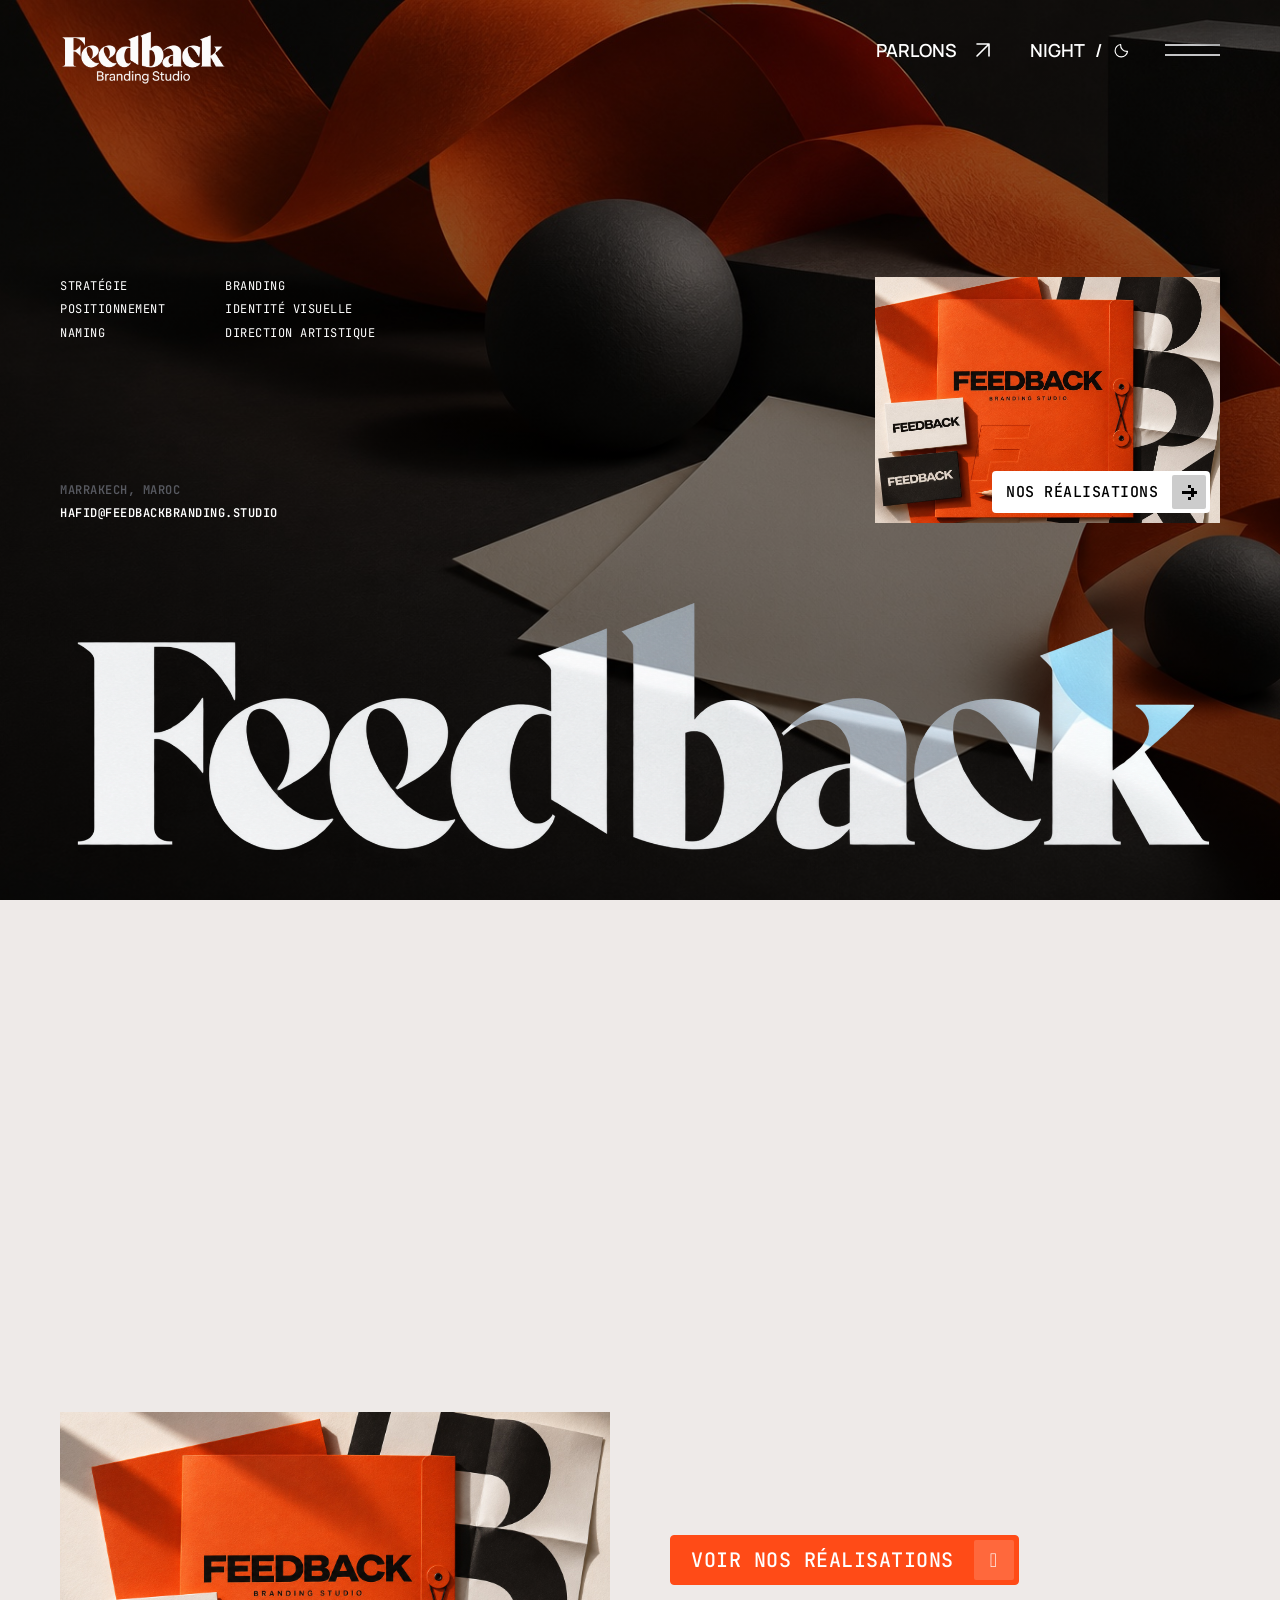
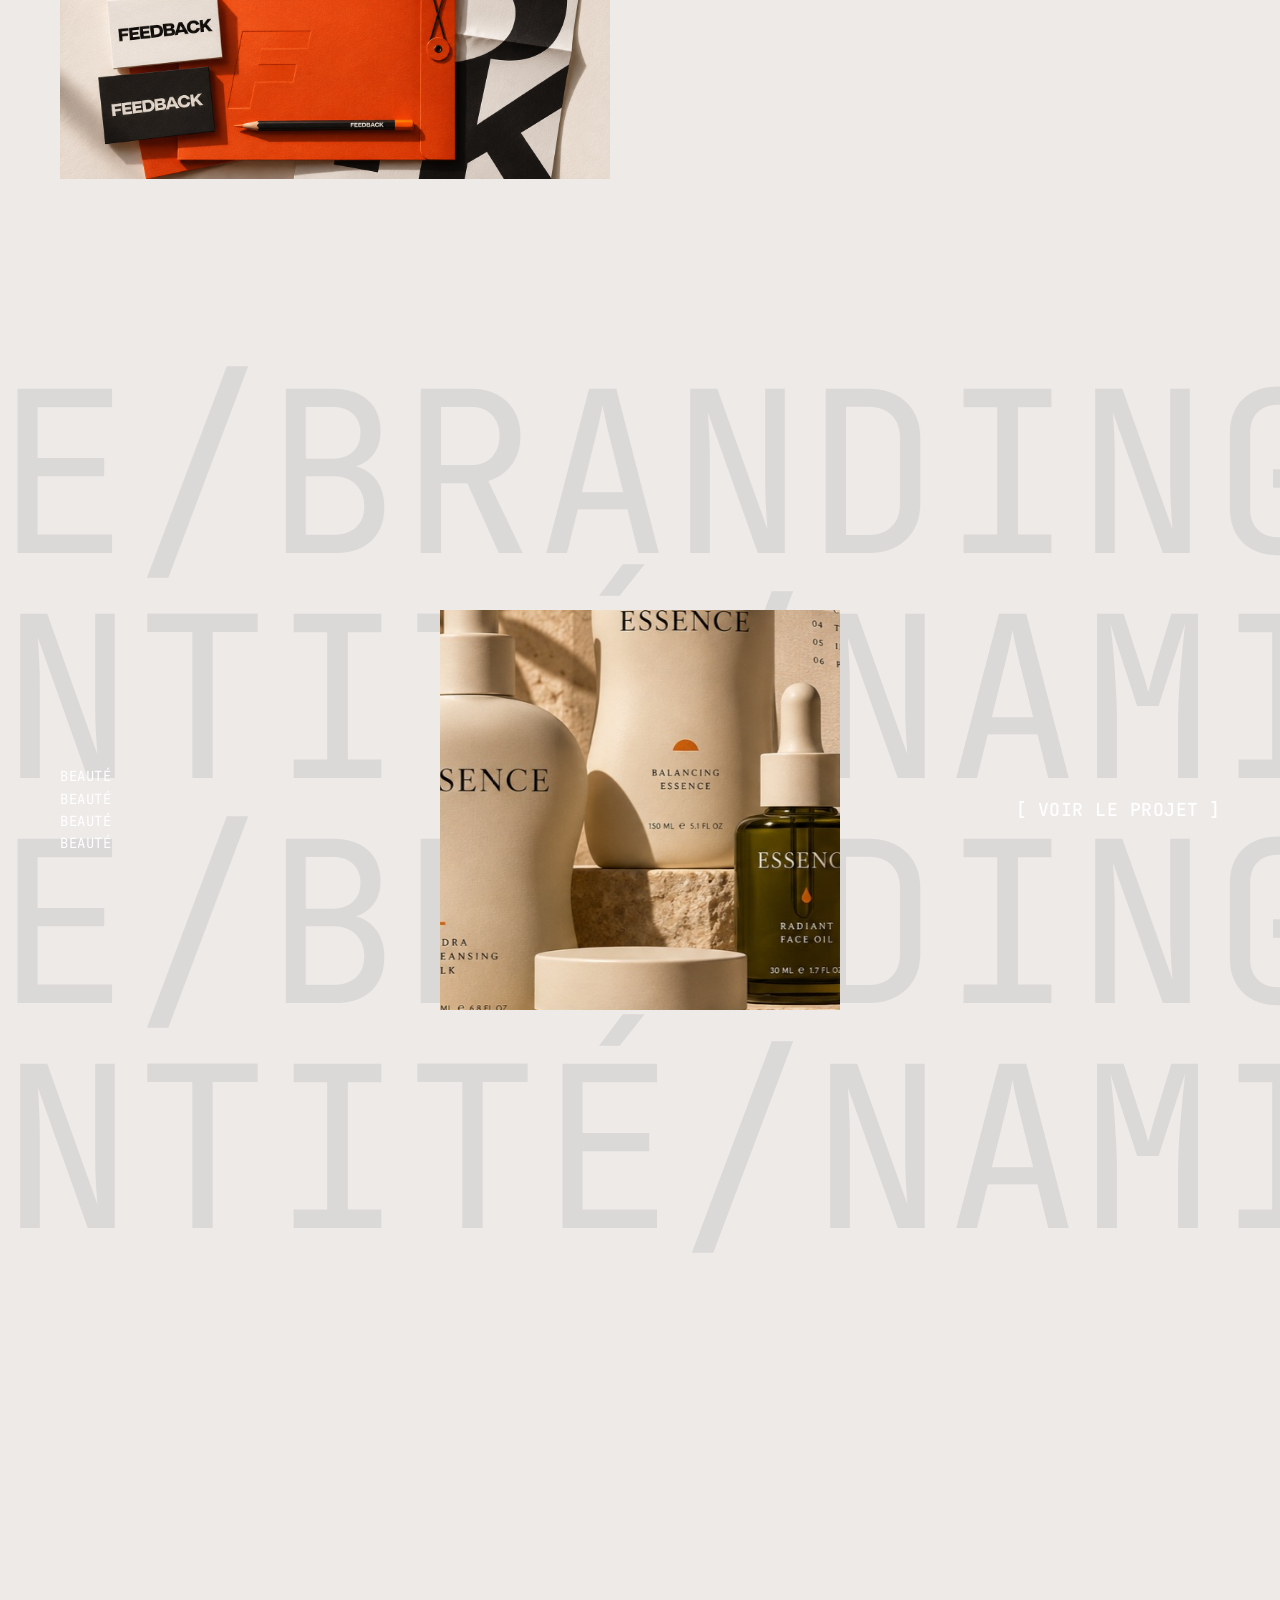
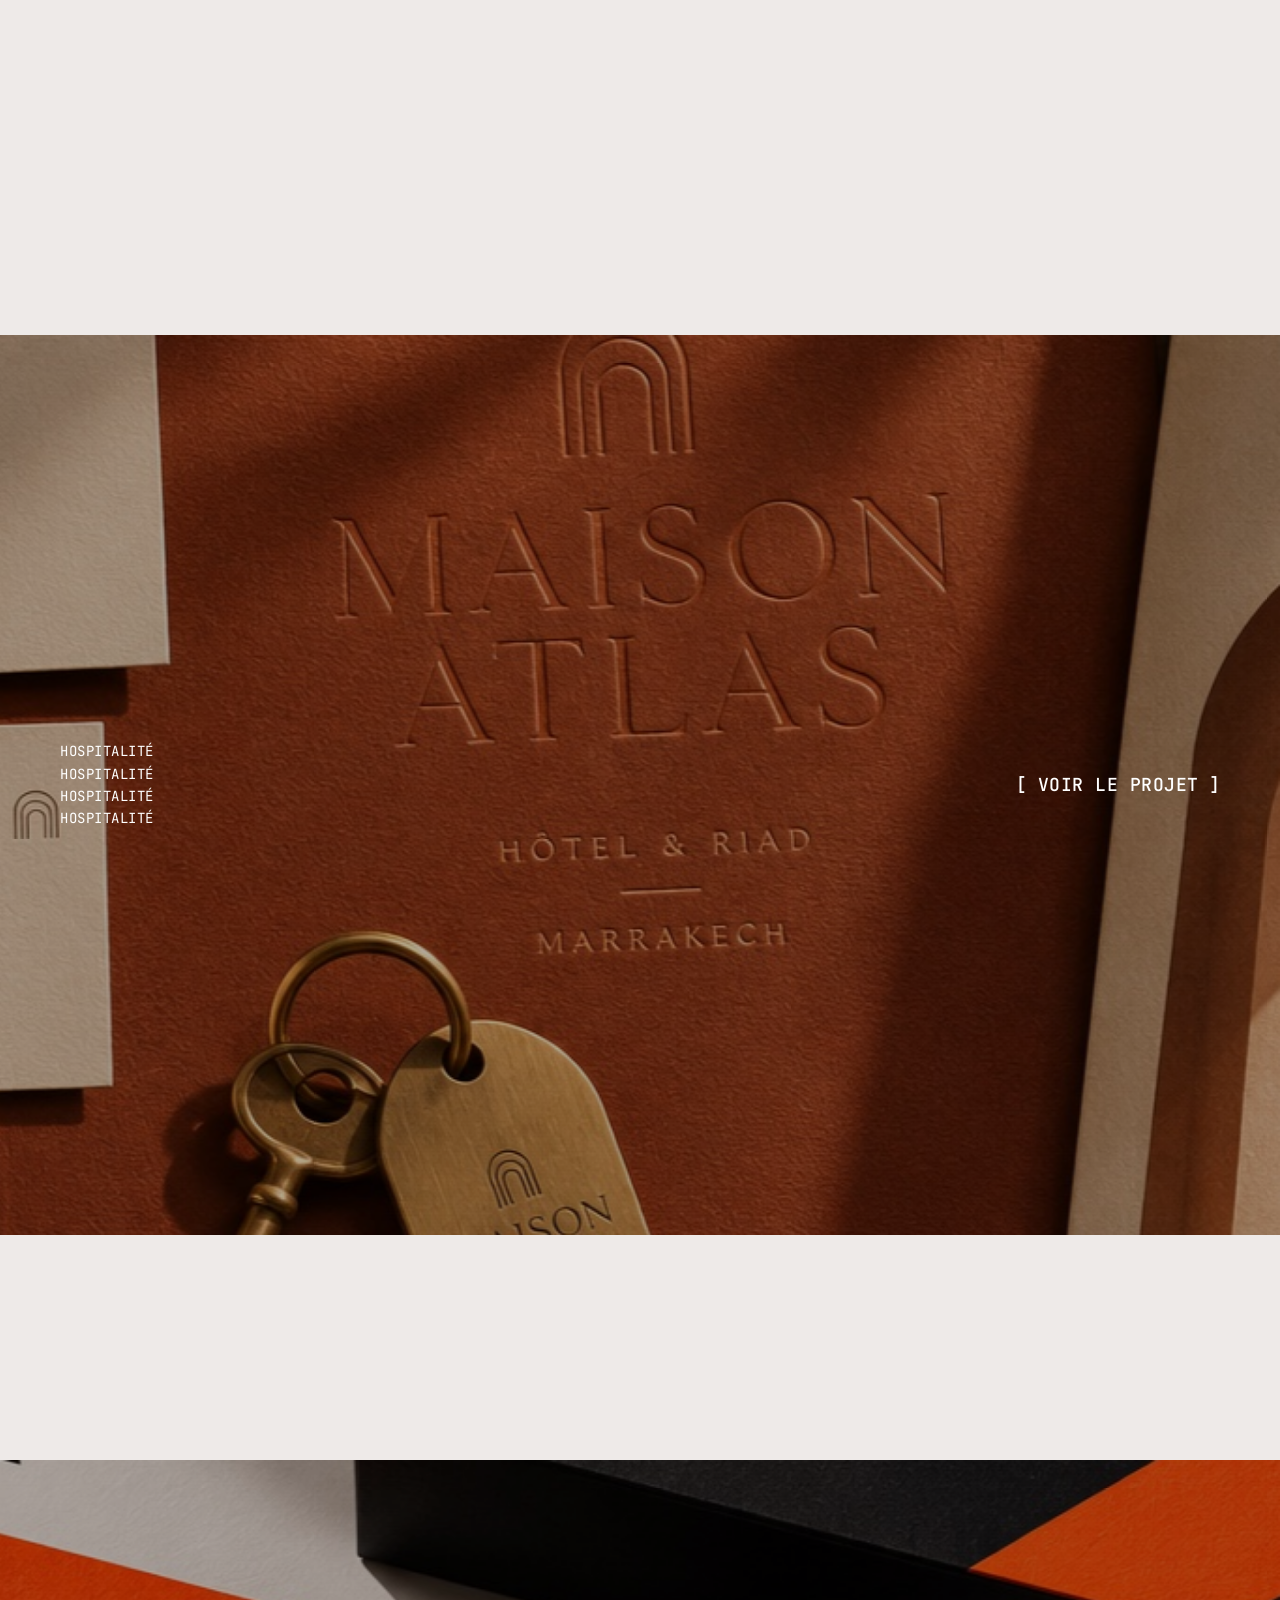
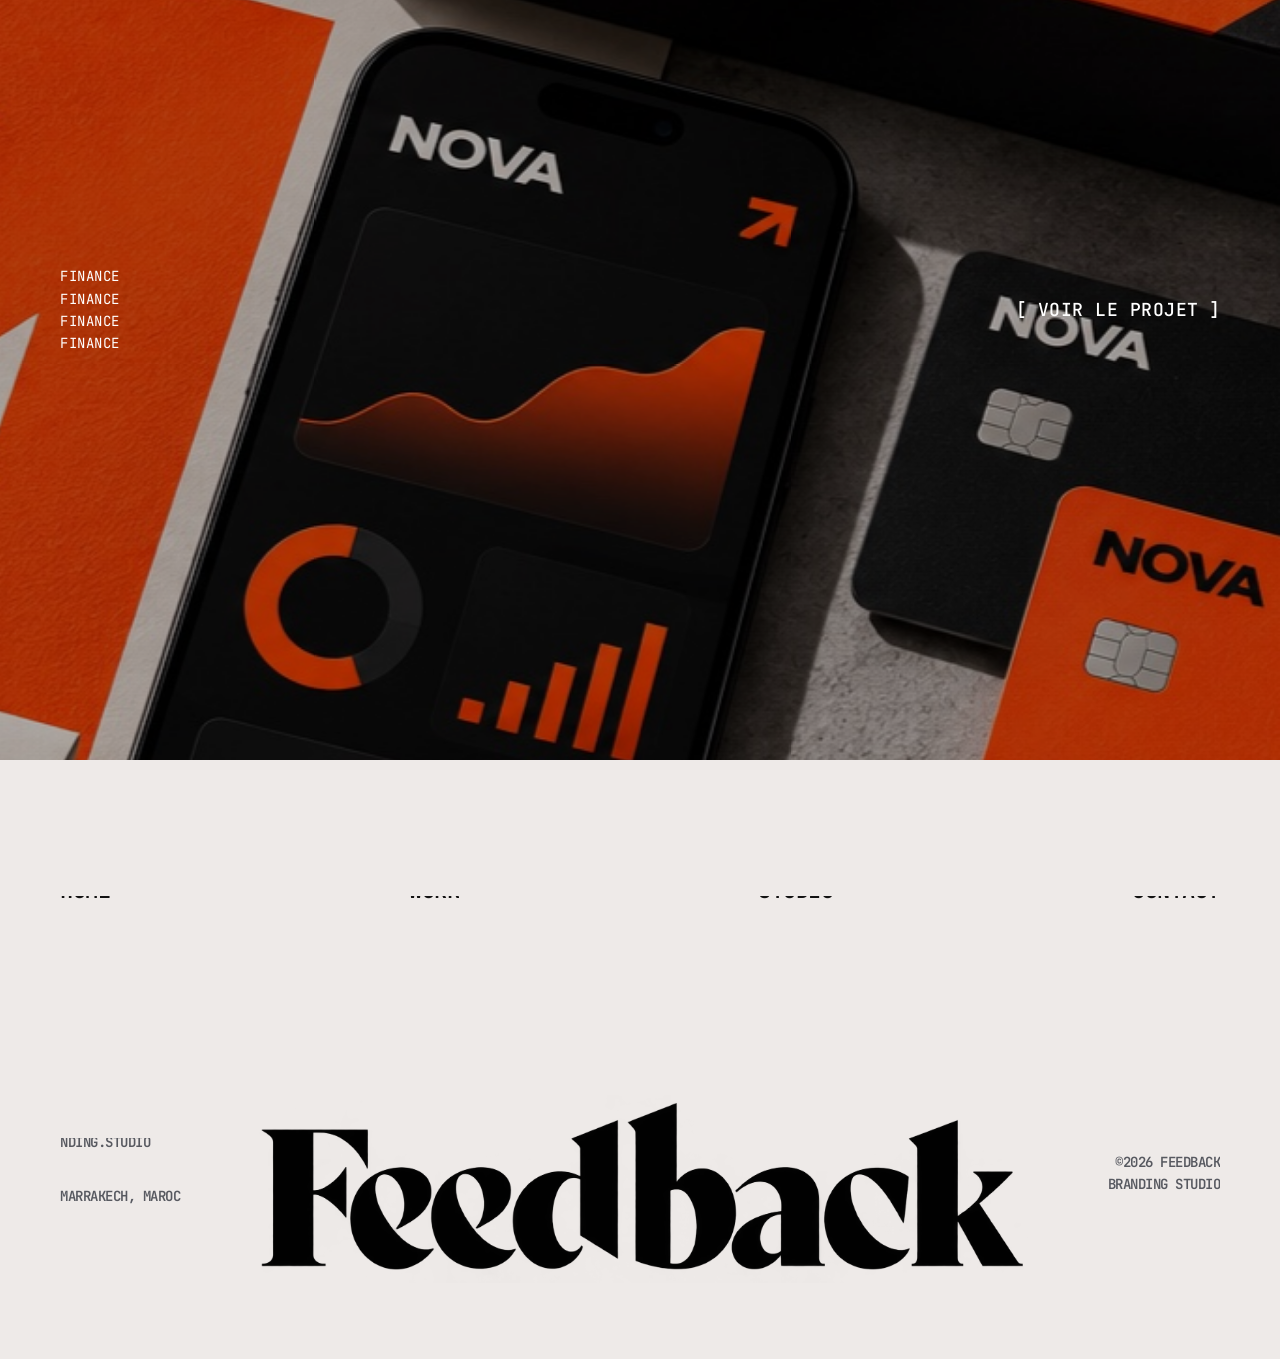
==== commit 667d6a0c: "Apply brand logos, refine footer layout and update navigation icons" ====
--- a/index.html
+++ b/index.html
@@ -45,7 +45,7 @@
     <meta name="mobile-web-app-capable" content="yes">
     <meta name="apple-mobile-web-app-status-bar-style" content="black-translucent">
     <!-- Custom Browser Color End -->
-  <meta name="description" content="Feedback est un studio de branding basé à Marrakech. Nous travaillons avec des entreprises qui veulent compter."><link rel="stylesheet" href="css/feedback.css?v=layout-contact-2"><link rel="preload" as="image" href="img/generated/hero-abstract-no-text.jpg"></head>
+  <meta name="description" content="Feedback est un studio de branding basé à Marrakech. Nous travaillons avec des entreprises qui veulent compter."><link rel="stylesheet" href="css/feedback.css?v=footer-logo-9"><link rel="preload" as="image" href="img/generated/hero-abstract-no-text.jpg"></head>
 
   <body>
 
@@ -99,7 +99,7 @@
               <!-- logo icon -->
               
               <!-- logo text -->
-              <div class="menu-logo__text"><span class="mxd-scramble">Feedback</span><span class="mxd-scramble">Branding Studio</span></div>
+              <img class="feedback-full-logo" src="img/branding/feedback-full-logo.png" width="2168" height="725" alt="Feedback Branding Studio">
             </a>
           </div>
           <!-- Menu Logo End -->
@@ -133,17 +133,14 @@
           <!-- logo icon -->
           
           <!-- logo text -->
-          <div class="mxd-logo__text"><span class="mxd-scramble">Feedback</span><span class="mxd-scramble">Branding Studio</span></div>
+          <img class="feedback-full-logo" src="img/branding/feedback-full-logo.png" width="2168" height="725" alt="Feedback Branding Studio">
         </a>
       </div>
       <!-- header controls -->
       <div class="mxd-header__controls loading-fade">
         <a class="btn mxd-header__link slide-right-up" href="contact.html" aria-label="Parlons">
           <span class="btn-caption mxd-scramble">Parlons</span>
-          <i>
-            <svg xmlns="http://www.w3.org/2000/svg" version="1.1" viewbox="0 0 18 18">
-              <path d="M18,0v14.4h-3.6v-7.2h-3.6v-3.6H3.6V0h14.4ZM7.2,10.8h3.6v-3.6h-3.6s0,3.6,0,3.6ZM3.6,14.4h3.6v-3.6h-3.6v3.6ZM0,18h3.6v-3.6H0v3.6Z"></path>
-            </svg>
+          <i><svg class="feedback-line-icon" xmlns="http://www.w3.org/2000/svg" viewBox="0 0 24 24" aria-hidden="true"><path d="M6 18 18 6M6 6h12v12"/></svg>
           </i>
           <!-- Phosphor icon -->
           <!-- <i class="ph-bold ph-arrow-up-right"></i> -->
@@ -198,7 +195,7 @@
                 <div class="fullwidth-text">
                   <div class="fullwidth-text__wrap">
                     <a class="fullwidth-text__content permanent active-cursor-accent" data-cursor-text="Let&#x27;s Chat" href="contact.html">
-                      <span class="loading-chars">Feedback</span>
+                      <img class="feedback-wordmark" src="img/branding/feedback-wordmark.png" width="2168" height="521" alt="Feedback" fetchpriority="high">
                     </a>
                   </div>
                 </div>
@@ -481,7 +478,7 @@
         </div>
         <!-- Footer Block - Navigation v1 End --><!-- Footer Block - Info Columns Start -->
         <div class="mxd-block">
-          <div class="mxd-footer__footer-blocks">
+          <div class="mxd-footer__footer-blocks feedback-footer-info">
             <div class="footer-blocks__column mxd-grid-item justify-start">
               <div class="footer-blocks__data justify-start">
                 <p class="footer-data">
@@ -493,22 +490,13 @@
                 <p class="footer-data anim-uni-slide-down">Marrakech, Maroc</p>
               </div>
             </div>
+            <a class="feedback-footer-logo" href="index.html" aria-label="Feedback — accueil"><img class="feedback-wordmark" src="img/branding/feedback-wordmark.png" width="2168" height="521" alt="Feedback" loading="lazy" decoding="async"></a>
             <div class="footer-blocks__column mxd-grid-item justify-end">
               <div class="footer-blocks__data justify-end"><p class="footer-data">©2026 Feedback Branding Studio</p></div>
             </div>
           </div>
         </div>
-        <!-- Footer Block - Info Columns End --><!-- Footer Block - Fullwidth Text Start -->
-        <div class="mxd-block">
-          <div class="mxd-footer__fw-mark mxd-grid-item">
-            <div class="fw-mark__wrap">
-              <div class="fw-mark__content">
-                <span class="anim-uni-chars">Feedback</span>
-              </div>
-            </div>
-          </div>
-        </div>
-        <!-- Footer Block - Fullwidth Text End --></div></footer>
+        <!-- Footer Block - Info Columns End --></div></footer>
 
     <!-- Global Cursor Start -->
     <div id="mxd-cursor" class="mxd-cursor">
@@ -520,7 +508,7 @@
 
     <!-- Load Scripts Start -->
     <script src="js/libs.min.js"></script>
-    <script src="js/app.js"></script>
+    <script src="js/app.js?v=line-icons-2"></script>
     <!-- Load Scripts End -->
     
   </body>
--- a/css/feedback.css
+++ b/css/feedback.css
@@ -77,3 +77,55 @@
 .feedback-form-note { margin: 2.4rem 0; }
 .feedback-contact-location { margin-top: 1.6rem; }
 @media (max-width: 575px) { .feedback-contact-fields { grid-template-columns: minmax(0, 1fr); } }
+
+/* Use the supplied transparent artwork for every brand signature. */
+.feedback-full-logo { display: block; width: clamp(14rem, 13vw, 20rem); height: auto; flex-shrink: 0; }
+.feedback-wordmark { display: block; width: 100%; height: auto; }
+.mxd-hero-01__caption .fullwidth-text__content,
+.mxd-footer__fw-mark .fw-mark__content { line-height: 1; }
+:root[color-scheme="light"] .feedback-full-logo,
+:root[color-scheme="light"] .feedback-wordmark { filter: brightness(0); }
+/* The desktop menu keeps its dark background in both themes. */
+@media (min-width: 1200px) {
+  :root[color-scheme="light"] .menu-logo .feedback-full-logo { filter: none; }
+}
+@media (max-width: 575px) {
+  .feedback-full-logo { width: 13rem; }
+}
+
+/* Permanent dark surfaces retain the white artwork in either color theme. */
+:root[color-scheme] .mxd-hero-01 .feedback-wordmark,
+:root[color-scheme] .mxd-header-permanent .feedback-full-logo {
+  filter: none;
+}
+
+/* Smooth, consistent strokes for the header's contact and theme controls. */
+.mxd-header .feedback-line-icon {
+  width: 2.4rem;
+  height: 2.4rem;
+  fill: none;
+  stroke: currentColor;
+  stroke-width: 1.6;
+  stroke-linecap: round;
+  stroke-linejoin: round;
+}
+
+/* Compact signature centered between contact details and copyright. */
+.mxd-footer .feedback-footer-info {
+  display: grid;
+  grid-template-columns: minmax(0, 1fr) minmax(0, 78rem) minmax(0, 1fr);
+  align-items: center;
+  gap: 3rem;
+}
+.feedback-footer-info .footer-blocks__column { width: 100%; padding-top: 0; padding-bottom: 0; }
+.feedback-footer-logo { display: block; width: 100%; }
+.feedback-footer-info .footer-data a { overflow-wrap: anywhere; }
+@media (max-width: 991px) {
+  .mxd-footer .feedback-footer-info { grid-template-columns: minmax(0, 1fr); justify-items: center; gap: 3.2rem; }
+  .feedback-footer-logo { width: min(66rem, 100%); }
+  .feedback-footer-info .footer-blocks__column,
+  .feedback-footer-info .footer-blocks__data { align-items: center; justify-content: center; text-align: center; }
+}
+
+/* Leave breathing room beneath the footer signature on every screen. */
+.mxd-footer { padding-bottom: clamp(5rem, 6vw, 10rem); }
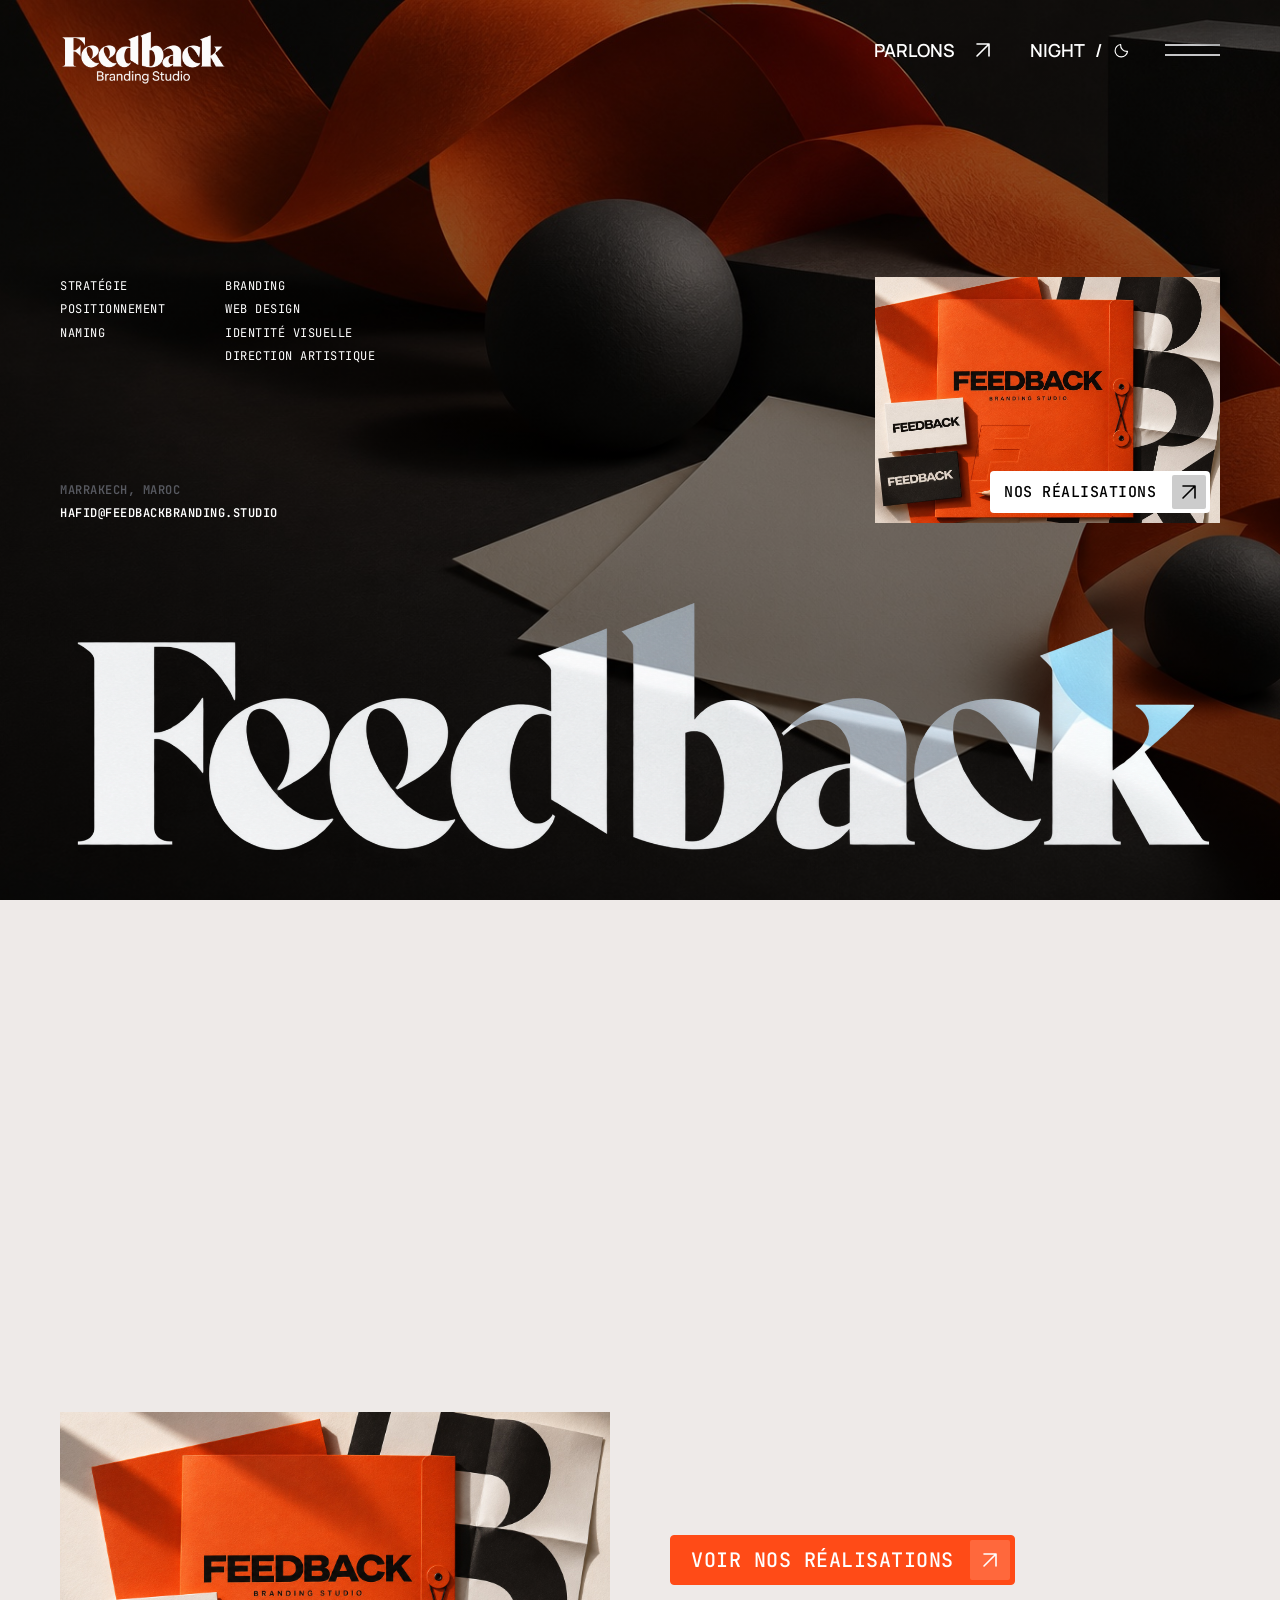
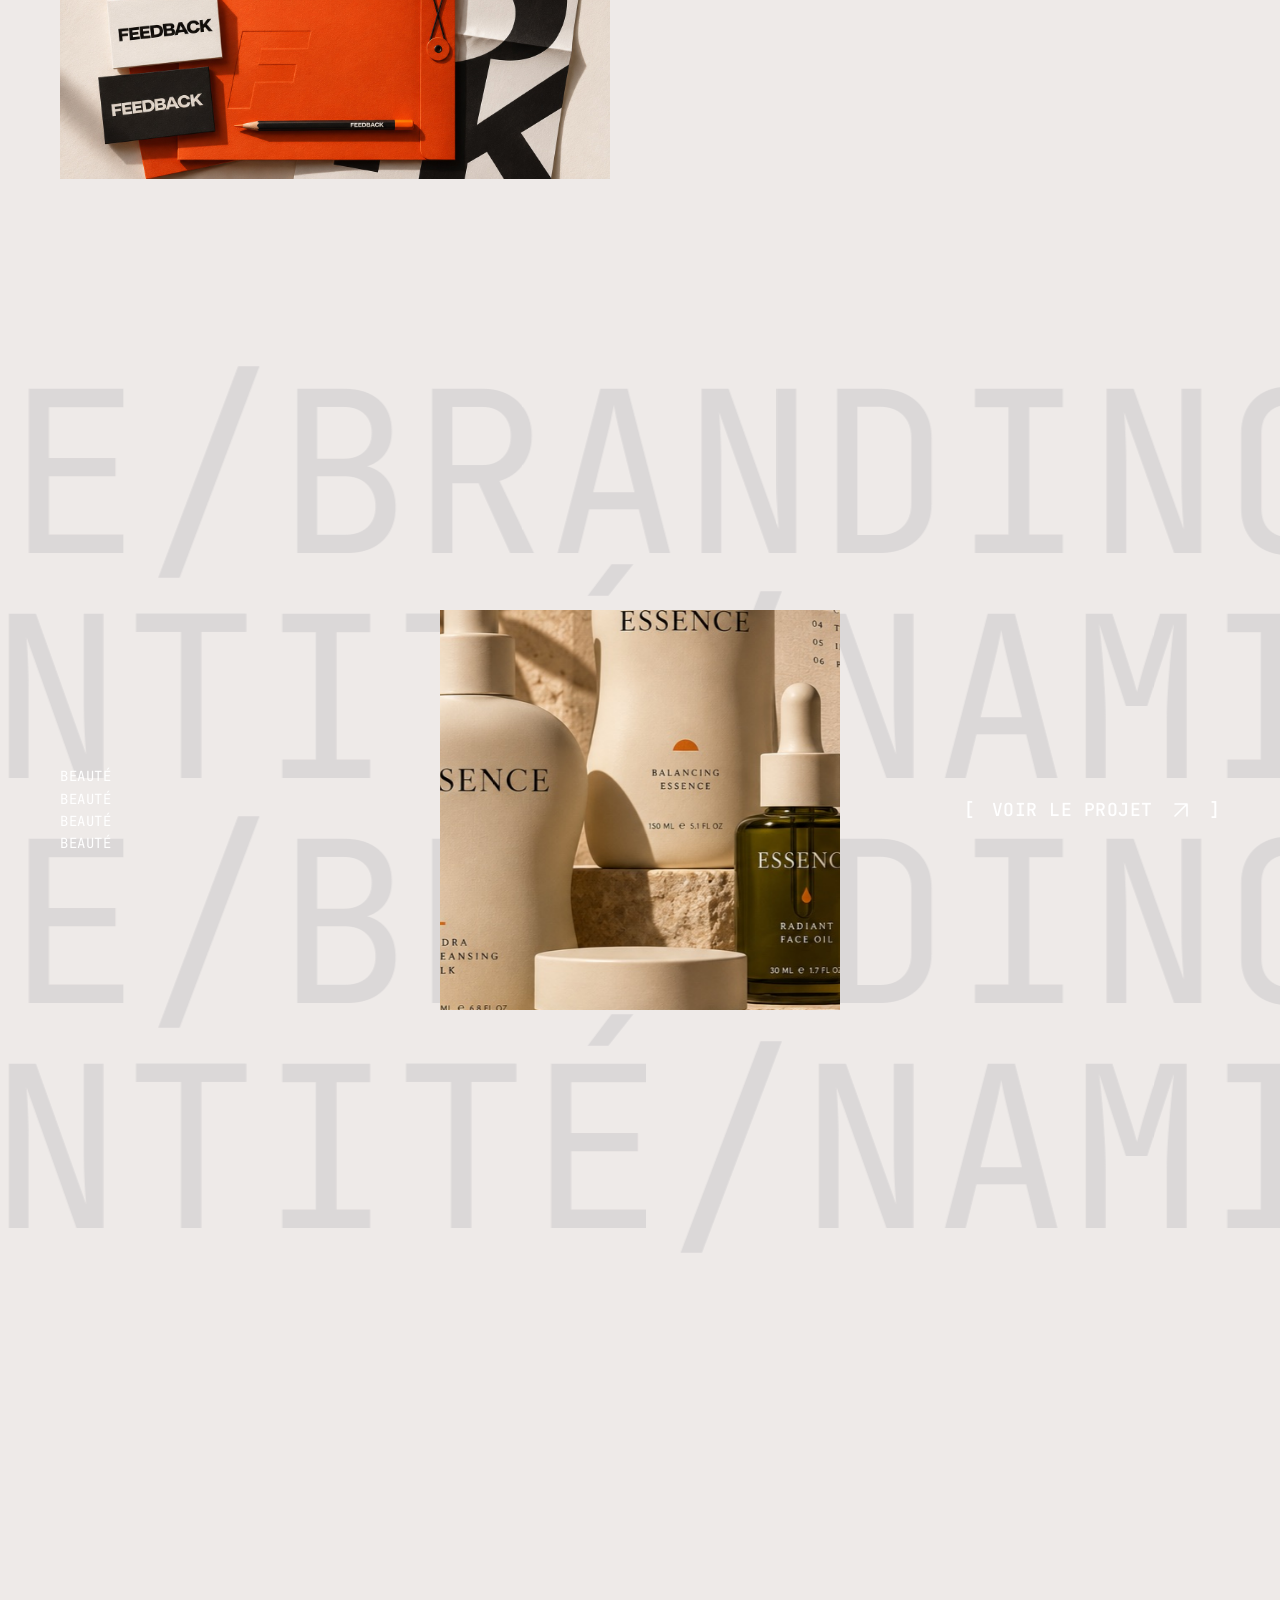
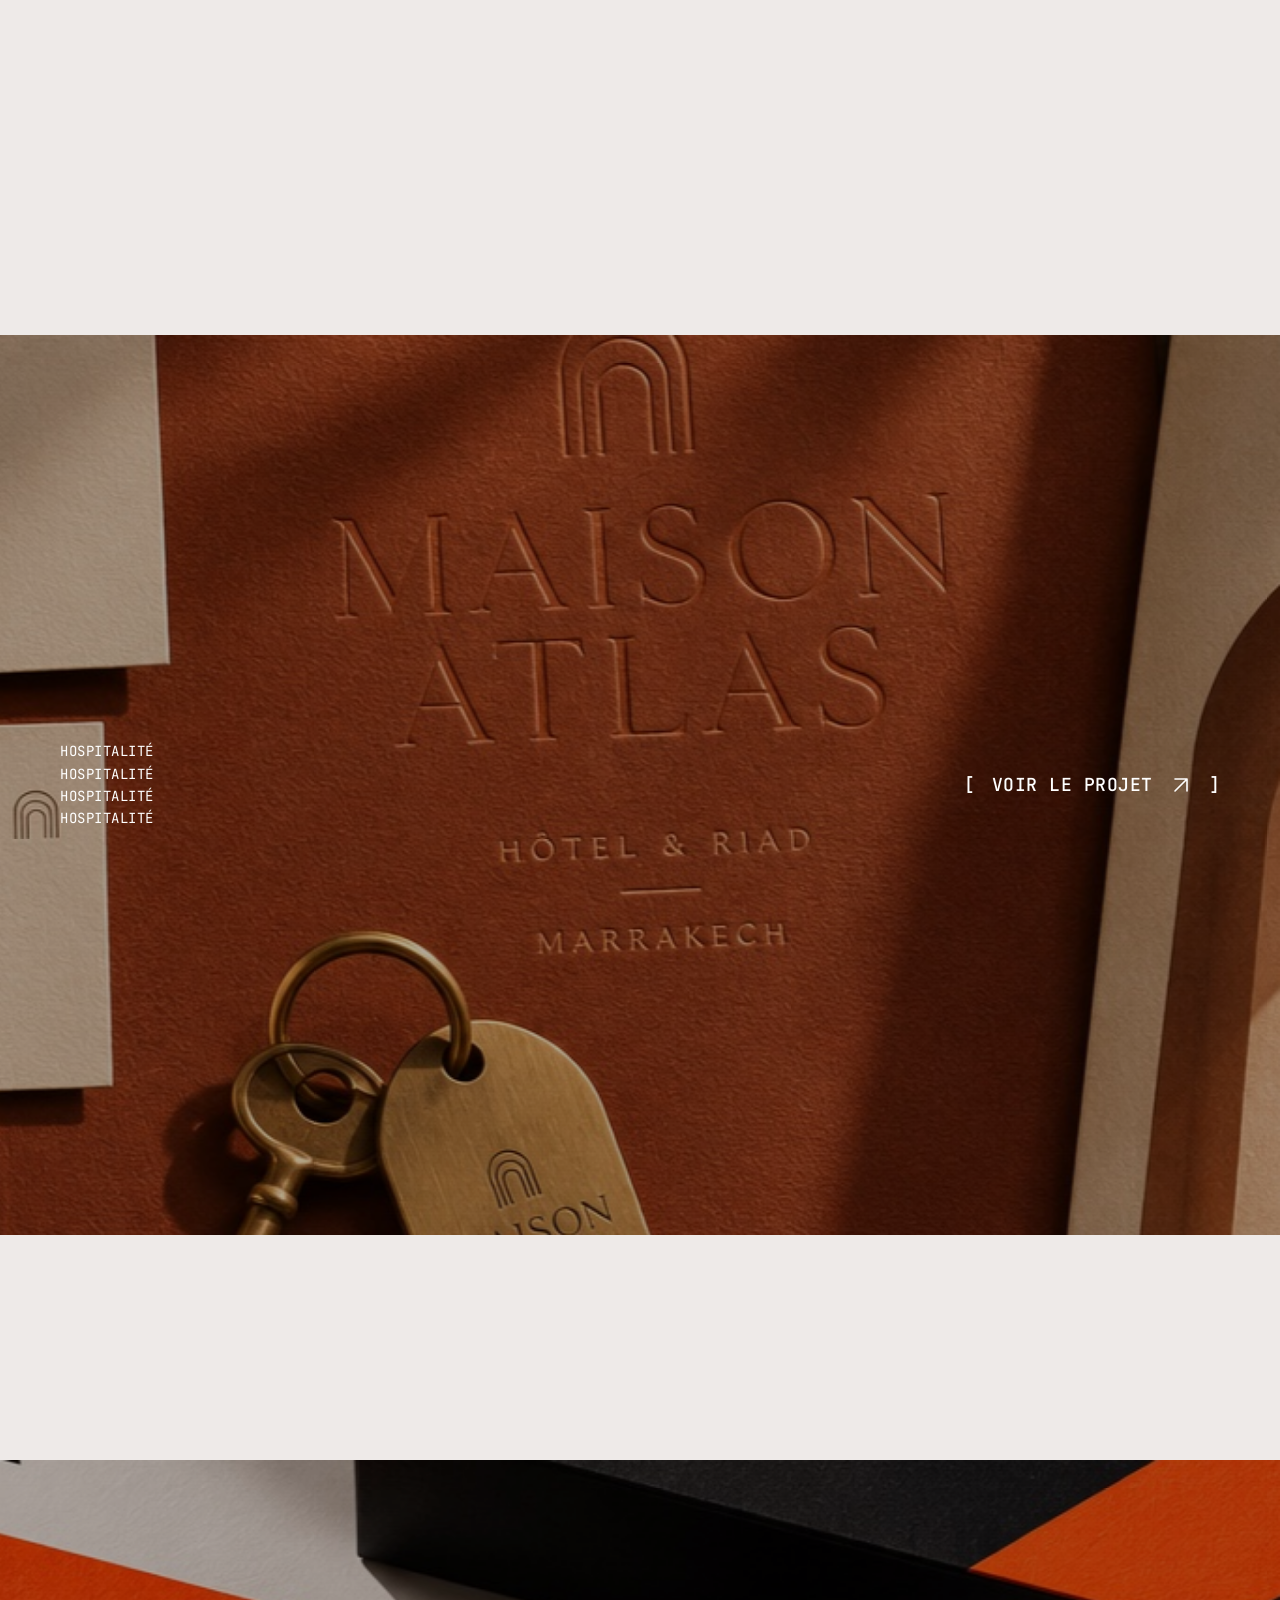
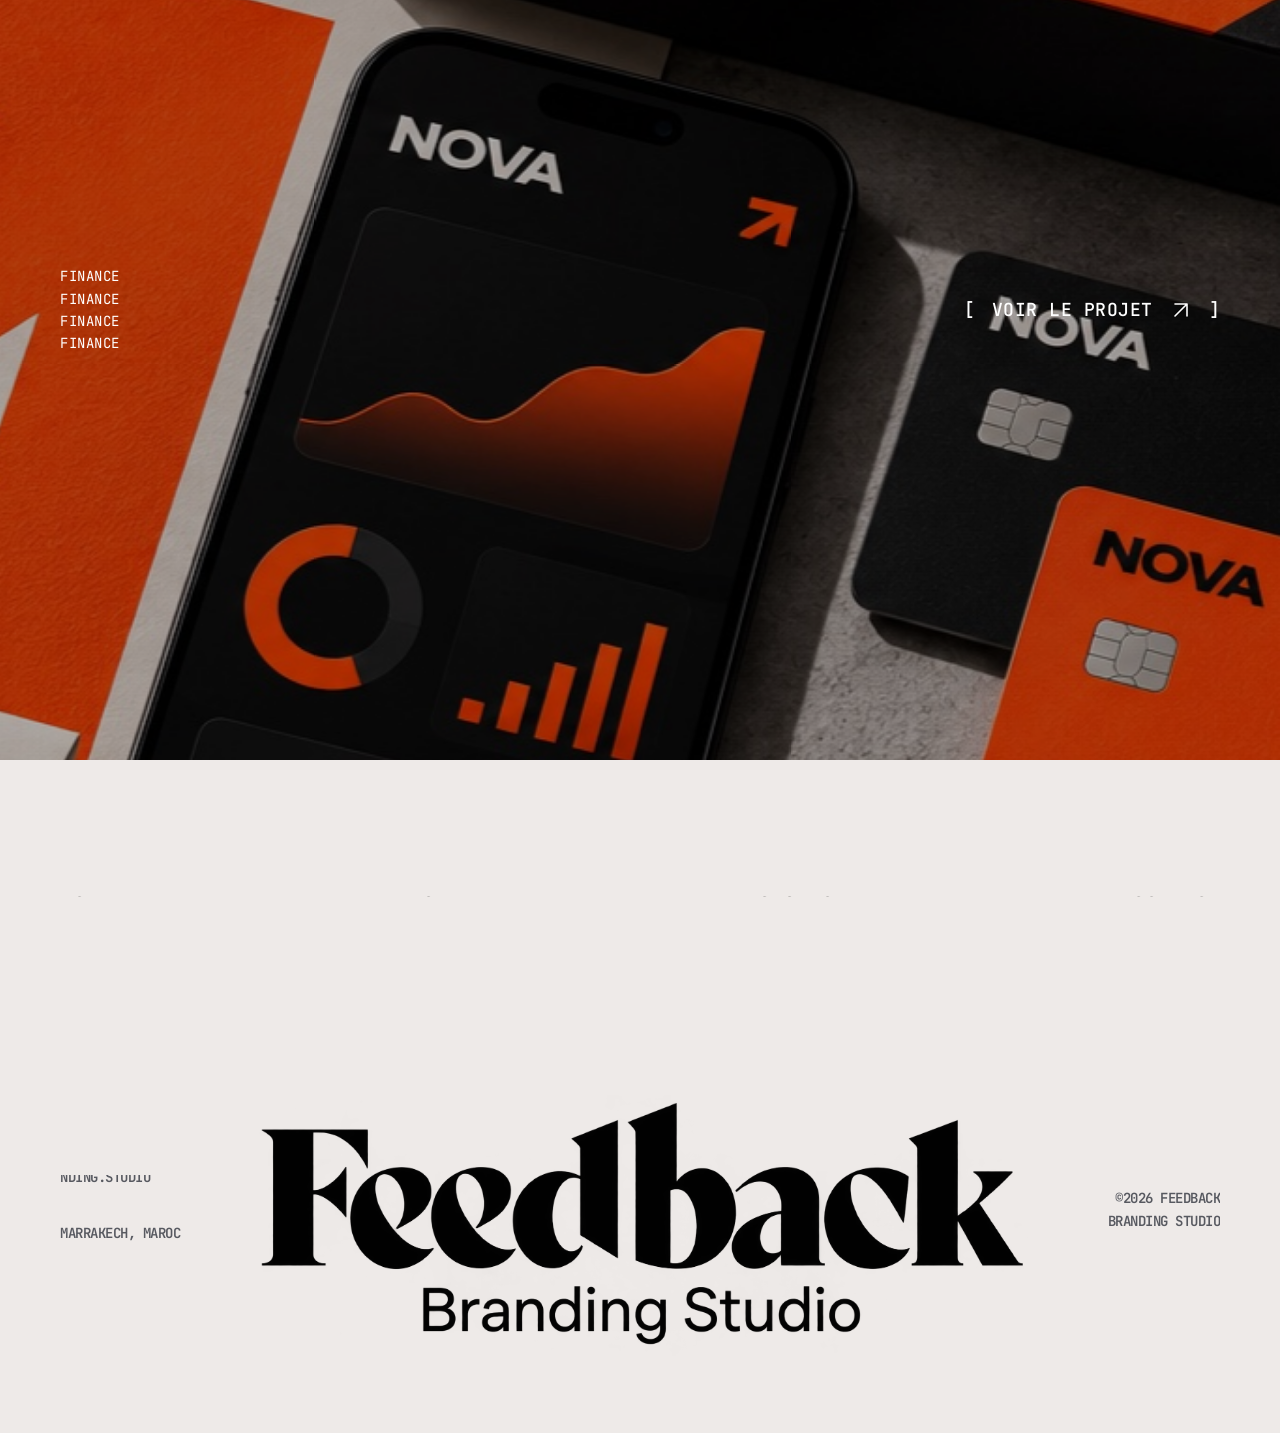
==== commit 460ffd0f: "Redesign contact and studio pages and refine website buttons" ====
--- a/index.html
+++ b/index.html
@@ -45,7 +45,7 @@
     <meta name="mobile-web-app-capable" content="yes">
     <meta name="apple-mobile-web-app-status-bar-style" content="black-translucent">
     <!-- Custom Browser Color End -->
-  <meta name="description" content="Feedback est un studio de branding basé à Marrakech. Nous travaillons avec des entreprises qui veulent compter."><link rel="stylesheet" href="css/feedback.css?v=footer-logo-9"><link rel="preload" as="image" href="img/generated/hero-abstract-no-text.jpg"></head>
+  <meta name="description" content="Feedback est un studio de branding basé à Marrakech. Nous travaillons avec des entreprises qui veulent compter."><link rel="stylesheet" href="css/feedback.css?v=button-arrows-13"><link rel="preload" as="image" href="img/generated/hero-abstract-no-text.jpg"></head>
 
   <body>
 
@@ -138,13 +138,12 @@
       </div>
       <!-- header controls -->
       <div class="mxd-header__controls loading-fade">
-        <a class="btn mxd-header__link slide-right-up" href="contact.html" aria-label="Parlons">
+        <a class="btn feedback-arrow-button slide-right-up mxd-header__link " href="contact.html" aria-label="Parlons">
           <span class="btn-caption mxd-scramble">Parlons</span>
-          <i><svg class="feedback-line-icon" xmlns="http://www.w3.org/2000/svg" viewBox="0 0 24 24" aria-hidden="true"><path d="M6 18 18 6M6 6h12v12"/></svg>
-          </i>
-          <!-- Phosphor icon -->
-          <!-- <i class="ph-bold ph-arrow-up-right"></i> -->
-        </a>
+
+
+
+        <i aria-hidden="true"><svg class="feedback-line-icon" xmlns="http://www.w3.org/2000/svg" viewBox="0 0 24 24"><path d="M6 18 18 6M6 6h12v12"/></svg></i></a>
         <button id="color-switcher" class="btn mxd-color-switcher permanent" type="button" role="switch" aria-label="light/dark mode" aria-checked="true"></button>
       </div>
     </header>
@@ -170,22 +169,18 @@
             <!-- top group -->
             <div class="mxd-hero-01__top">
               <div class="mxd-hero-01__data-wrap">
-                <div class="mxd-hero-01__data-tags"><div class="tags-column"><ul><li class="loading-item"><span class="tag tag-s-mobile tag-permanent mxd-scramble">Stratégie</span></li><li class="loading-item"><span class="tag tag-s-mobile tag-permanent mxd-scramble">Positionnement</span></li><li class="loading-item"><span class="tag tag-s-mobile tag-permanent mxd-scramble">Naming</span></li></ul></div><div class="tags-column"><ul><li class="loading-item"><span class="tag tag-s-mobile tag-permanent mxd-scramble">Branding</span></li><li class="loading-item"><span class="tag tag-s-mobile tag-permanent mxd-scramble">Identité visuelle</span></li><li class="loading-item"><span class="tag tag-s-mobile tag-permanent mxd-scramble">Direction artistique</span></li></ul></div></div>
+                <div class="mxd-hero-01__data-tags"><div class="tags-column"><ul><li class="loading-item"><span class="tag tag-s-mobile tag-permanent mxd-scramble">Stratégie</span></li><li class="loading-item"><span class="tag tag-s-mobile tag-permanent mxd-scramble">Positionnement</span></li><li class="loading-item"><span class="tag tag-s-mobile tag-permanent mxd-scramble">Naming</span></li></ul></div><div class="tags-column"><ul><li class="loading-item"><span class="tag tag-s-mobile tag-permanent mxd-scramble">Branding</span></li><li class="loading-item"><span class="tag tag-s-mobile tag-permanent mxd-scramble">Web design</span></li><li class="loading-item"><span class="tag tag-s-mobile tag-permanent mxd-scramble">Identité visuelle</span></li><li class="loading-item"><span class="tag tag-s-mobile tag-permanent mxd-scramble">Direction artistique</span></li></ul></div></div>
                 <div class="mxd-hero-01__data-contact"><ul><li class="loading-item"><span class="tag tag-s-mobile">Marrakech, Maroc</span></li><li class="loading-item"><a class="tag tag-s-mobile" href="mailto:Hafid@FeedbackBranding.Studio">Hafid@FeedbackBranding.Studio</a></li></ul></div>
               </div>
               <div class="mxd-hero-01__video-wrap loading-fade">
                 <!-- <img src="img/generated/feedback-1000x750.jpg" alt="Concept de papeterie FEEDBACK : identité noire, blanche et orange." loading="lazy" decoding="async"> -->
                 <img class="mxd-hero-01__image" src="img/generated/feedback-360x225.jpg" alt="Papeterie Feedback Branding Studio, noire, blanche et orange" width="1536" height="960" fetchpriority="high" decoding="async">
                 <div class="mxd-hero-01__video-btn">
-                  <a class="btn btn-default-icon-small btn-default-permanent slide-right" href="work.html">
+                  <a class="btn feedback-arrow-button slide-right-up btn-default-icon-small btn-default-permanent " href="work.html">
                       <span class="btn-caption mxd-scramble">Nos réalisations</span>
-                      <!-- <i class="btn-icon ph-bold ph-arrow-right"></i> -->
-                      <i class="btn-icon">
-                        <svg xmlns="http://www.w3.org/2000/svg" version="1.1" viewbox="0 0 18 18">
-                          <path d="M10.8,0v3.6h-3.6V0h3.6ZM14.4,10.8h3.6v-3.6h-3.6v-3.6h-3.6v3.6H0v3.6h10.8v3.6h3.6v-3.6ZM10.8,14.4h-3.6v3.6h3.6v-3.6Z"></path>
-                        </svg>
-                      </i>
-                    </a>
+
+
+                    <i aria-hidden="true"><svg class="feedback-line-icon" xmlns="http://www.w3.org/2000/svg" viewBox="0 0 24 24"><path d="M6 18 18 6M6 6h12v12"/></svg></i></a>
                 </div>
               </div>
             </div>
@@ -220,9 +215,9 @@
                     <div class="col-12 mxd-grid-item">
                       <div class="mxd-section-manifest__wrap wrap-text-m">
                         <div class="mxd-section-manifest__controls anim-uni-in-up">
-                          <a class="btn btn-line btn-line-default" href="studio.html">
+                          <a class="btn feedback-arrow-button slide-right-up btn-line btn-line-default" href="studio.html">
                             <span class="btn-caption mxd-scramble">Le studio</span>
-                          </a>
+                          <i aria-hidden="true"><svg class="feedback-line-icon" xmlns="http://www.w3.org/2000/svg" viewBox="0 0 24 24"><path d="M6 18 18 6M6 6h12v12"/></svg></i></a>
                         </div>
                         <div class="mxd-section-manifest__text manifest-text-m">
                           <h1 class="manifest manifest-l mxd-split-lines active-cursor-accent">Nous ne faisons pas du design.<br><span>Nous faisons des marques dont on se souvient.</span></h1>
@@ -247,7 +242,7 @@
                     </div>
                     <div class="col-12 col-lg-6 mxd-grid-item">
                       <div class="mxd-split-descr__wrap">
-                        <div class="mxd-split-descr__content feedback-studio-intro"><p class="t-bold t-large mxd-split-lines">Feedback est un studio de branding basé à Marrakech. Nous travaillons avec des entreprises qui veulent compter.</p><a class="btn btn-default-icon btn-default-accent slide-right" href="work.html"><span class="btn-caption mxd-scramble">Voir nos réalisations</span><i class="ph-bold ph-arrow-right"></i></a></div>
+                        <div class="mxd-split-descr__content feedback-studio-intro"><p class="t-bold t-large mxd-split-lines">Feedback est un studio de branding basé à Marrakech. Nous travaillons avec des entreprises qui veulent compter.</p><a class="btn feedback-arrow-button slide-right-up btn-default-icon btn-default-accent " href="work.html"><span class="btn-caption mxd-scramble">Voir nos réalisations</span><i aria-hidden="true"><svg class="feedback-line-icon" xmlns="http://www.w3.org/2000/svg" viewBox="0 0 24 24"><path d="M6 18 18 6M6 6h12v12"/></svg></i></a></div>
                         
                       </div>
                     </div>
@@ -374,9 +369,9 @@
                         <span class="tag tag-m tag-permanent mxd-scramble">Beauté</span>
                       </div>
                       <div class="card__btngroup">
-                        <a class="btn btn-line btn-line-permanent" href="work.html">
+                        <a class="btn feedback-arrow-button slide-right-up btn-line btn-line-permanent" href="work.html">
                           <span class="btn-caption mxd-scramble">Voir le projet</span>
-                        </a>
+                        <i aria-hidden="true"><svg class="feedback-line-icon" xmlns="http://www.w3.org/2000/svg" viewBox="0 0 24 24"><path d="M6 18 18 6M6 6h12v12"/></svg></i></a>
                       </div>
                     </div>
                     <a class="card__title active-cursor-permanent" data-cursor-text="Voir le projet" href="work.html"><p class="permanent">ESSENCE — concept</p></a>
@@ -399,9 +394,9 @@
                         <span class="tag tag-m tag-permanent mxd-scramble">Hospitalité</span>
                       </div>
                       <div class="card__btngroup">
-                        <a class="btn btn-line btn-line-permanent" href="work.html">
+                        <a class="btn feedback-arrow-button slide-right-up btn-line btn-line-permanent" href="work.html">
                           <span class="btn-caption mxd-scramble">Voir le projet</span>
-                        </a>
+                        <i aria-hidden="true"><svg class="feedback-line-icon" xmlns="http://www.w3.org/2000/svg" viewBox="0 0 24 24"><path d="M6 18 18 6M6 6h12v12"/></svg></i></a>
                       </div>
                     </div>
                     <a class="card__title active-cursor-permanent" data-cursor-text="Voir le projet" href="work.html"><p class="permanent">MAISON ATLAS — concept</p></a>
@@ -424,9 +419,9 @@
                         <span class="tag tag-m tag-permanent mxd-scramble">Finance</span>
                       </div>
                       <div class="card__btngroup">
-                        <a class="btn btn-line btn-line-permanent" href="work.html">
+                        <a class="btn feedback-arrow-button slide-right-up btn-line btn-line-permanent" href="work.html">
                           <span class="btn-caption mxd-scramble">Voir le projet</span>
-                        </a>
+                        <i aria-hidden="true"><svg class="feedback-line-icon" xmlns="http://www.w3.org/2000/svg" viewBox="0 0 24 24"><path d="M6 18 18 6M6 6h12v12"/></svg></i></a>
                       </div>
                     </div>
                     <a class="card__title active-cursor-permanent" data-cursor-text="Voir le projet" href="work.html"><p class="permanent">NOVA — concept</p></a>
@@ -490,7 +485,7 @@
                 <p class="footer-data anim-uni-slide-down">Marrakech, Maroc</p>
               </div>
             </div>
-            <a class="feedback-footer-logo" href="index.html" aria-label="Feedback — accueil"><img class="feedback-wordmark" src="img/branding/feedback-wordmark.png" width="2168" height="521" alt="Feedback" loading="lazy" decoding="async"></a>
+            <a class="feedback-footer-logo" href="index.html" aria-label="Feedback — accueil"><img class="feedback-wordmark" src="img/branding/feedback-full-logo.png" width="2168" height="725" alt="Feedback Branding Studio" loading="lazy" decoding="async"></a>
             <div class="footer-blocks__column mxd-grid-item justify-end">
               <div class="footer-blocks__data justify-end"><p class="footer-data">©2026 Feedback Branding Studio</p></div>
             </div>
--- a/css/feedback.css
+++ b/css/feedback.css
@@ -129,3 +129,74 @@
 
 /* Leave breathing room beneath the footer signature on every screen. */
 .mxd-footer { padding-bottom: clamp(5rem, 6vw, 10rem); }
+
+/* Studio manifesto: short passages and alternating image scales. */
+.feedback-manifest-editorial { padding-top: 3rem; }
+.feedback-manifest-row { display: grid; grid-template-columns: minmax(0, 1.15fr) minmax(0, 1fr); align-items: center; gap: clamp(3rem, 7vw, 12rem); margin-bottom: clamp(7rem, 12vw, 20rem); }
+.feedback-manifest-photo { margin: 0; width: 100%; overflow: hidden; }
+.feedback-manifest-photo img { display: block; width: 100%; height: auto; }
+.feedback-manifest-photo-small { width: 76%; justify-self: center; }
+.feedback-manifest-copy h2,
+.feedback-manifest-center h2,
+.feedback-manifest-closing h2 { font-family: var(--_font-default); font-size: clamp(3rem, 3.6vw, 6.4rem); line-height: 1.12; font-weight: 500; letter-spacing: -.035em; margin-bottom: 3rem; color: var(--t-bright); }
+.feedback-manifest-copy p,
+.feedback-manifest-center > p,
+.feedback-manifest-closing p { font-size: clamp(1.8rem, 1.5vw, 2.4rem); line-height: 1.65; margin-bottom: 2rem; max-width: 52ch; }
+.feedback-manifest-center { text-align: center; margin: 0 auto clamp(7rem, 12vw, 20rem); }
+.feedback-manifest-center h2 span { color: var(--accent); }
+.feedback-manifest-center .feedback-manifest-photo { width: 78%; margin: 4rem auto; }
+.feedback-manifest-center > p { margin-left: auto; margin-right: auto; }
+.feedback-manifest-center .feedback-manifest-kicker { font-size: 1.4rem; text-transform: uppercase; letter-spacing: .12em; }
+.feedback-manifest-closing { max-width: 90rem; margin: 0 auto; text-align: center; }
+.feedback-manifest-closing p { margin-left: auto; margin-right: auto; }
+.feedback-manifest-closing .btn { margin-top: 2rem; }
+@media (max-width: 767px) {
+  .feedback-manifest-row { grid-template-columns: minmax(0, 1fr); gap: 3.2rem; }
+  .feedback-manifest-photo-small { width: 78%; }
+  .feedback-manifest-row-reverse .feedback-manifest-copy { order: 2; }
+  .feedback-manifest-center .feedback-manifest-photo { width: 100%; }
+}
+
+/* One line-arrow style for every call to action, with the existing slide motion. */
+.feedback-arrow-button { gap: 1.6rem; }
+.feedback-arrow-button > i { display: inline-flex; align-items: center; justify-content: center; flex-shrink: 0; overflow: hidden; }
+.feedback-arrow-button > i::before { content: none; }
+.feedback-arrow-button .feedback-line-icon {
+  display: block; width: 2.4rem; height: 2.4rem;
+  fill: none; stroke: currentColor; stroke-width: 1.6;
+  stroke-linecap: round; stroke-linejoin: round;
+}
+
+/* Sentence-level contact headline with room for accents and descenders. */
+.inner-headline__title .feedback-contact-headline {
+  font-size: clamp(4rem, 5.4vw, 9rem);
+  line-height: 1.18;
+  letter-spacing: -.035em;
+  overflow: visible;
+  padding: .08em 0 .18em;
+}
+.feedback-contact-headline > span { display: block; }
+.feedback-contact-headline > span + span { margin-top: .16em; }
+
+/* Three complementary voices: an idea, a project, an ambition. */
+.feedback-contact-headline > span:nth-child(1) {
+  font-family: Georgia, "Times New Roman", serif;
+  font-weight: 400;
+  letter-spacing: -.055em;
+}
+.feedback-contact-headline > span:nth-child(2) {
+  font-family: "Manrope", Arial, sans-serif;
+  font-weight: 600;
+  letter-spacing: -.055em;
+}
+.feedback-contact-headline > span:nth-child(3) {
+  font-family: "Times New Roman", Times, serif;
+  font-style: italic;
+  font-weight: 400;
+  font-size: .92em;
+  line-height: 1.2;
+  letter-spacing: -.025em;
+  color: var(--accent);
+  padding-right: .12em;
+  margin-top: .28em;
+}
